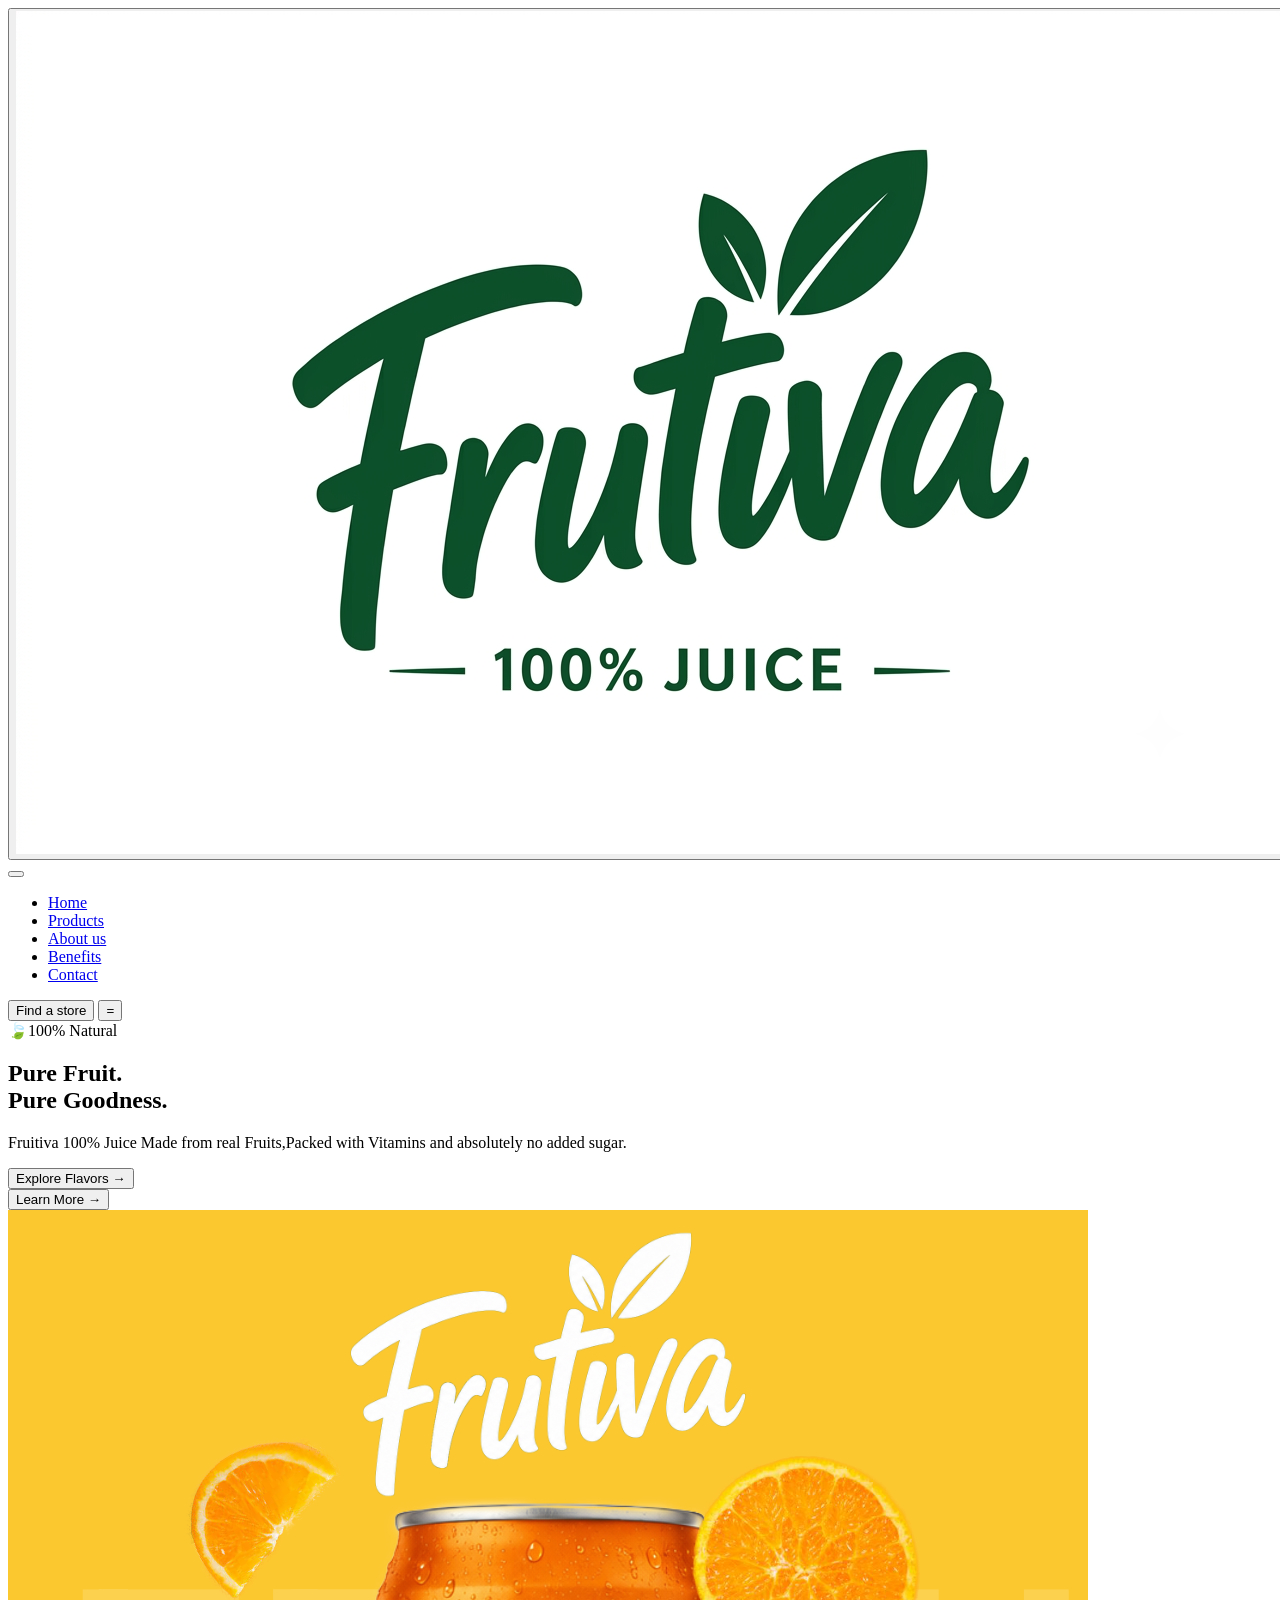
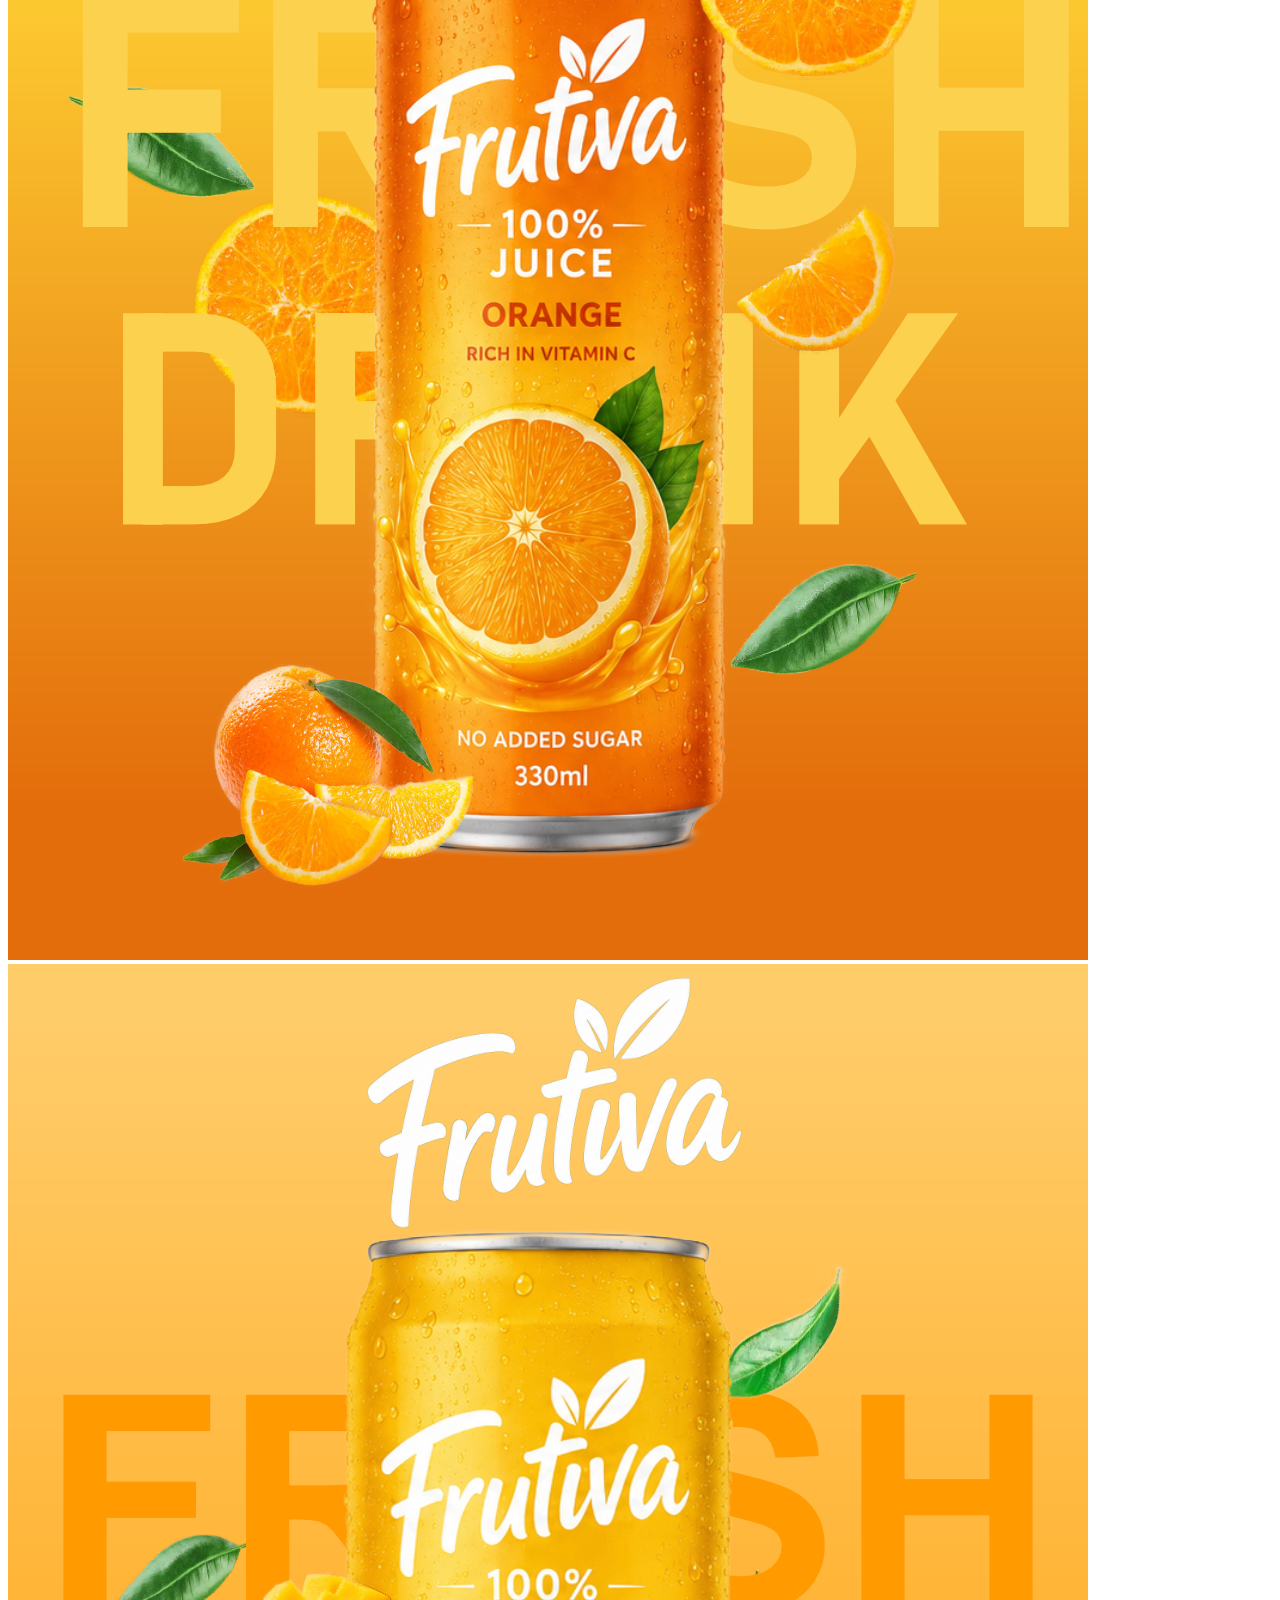
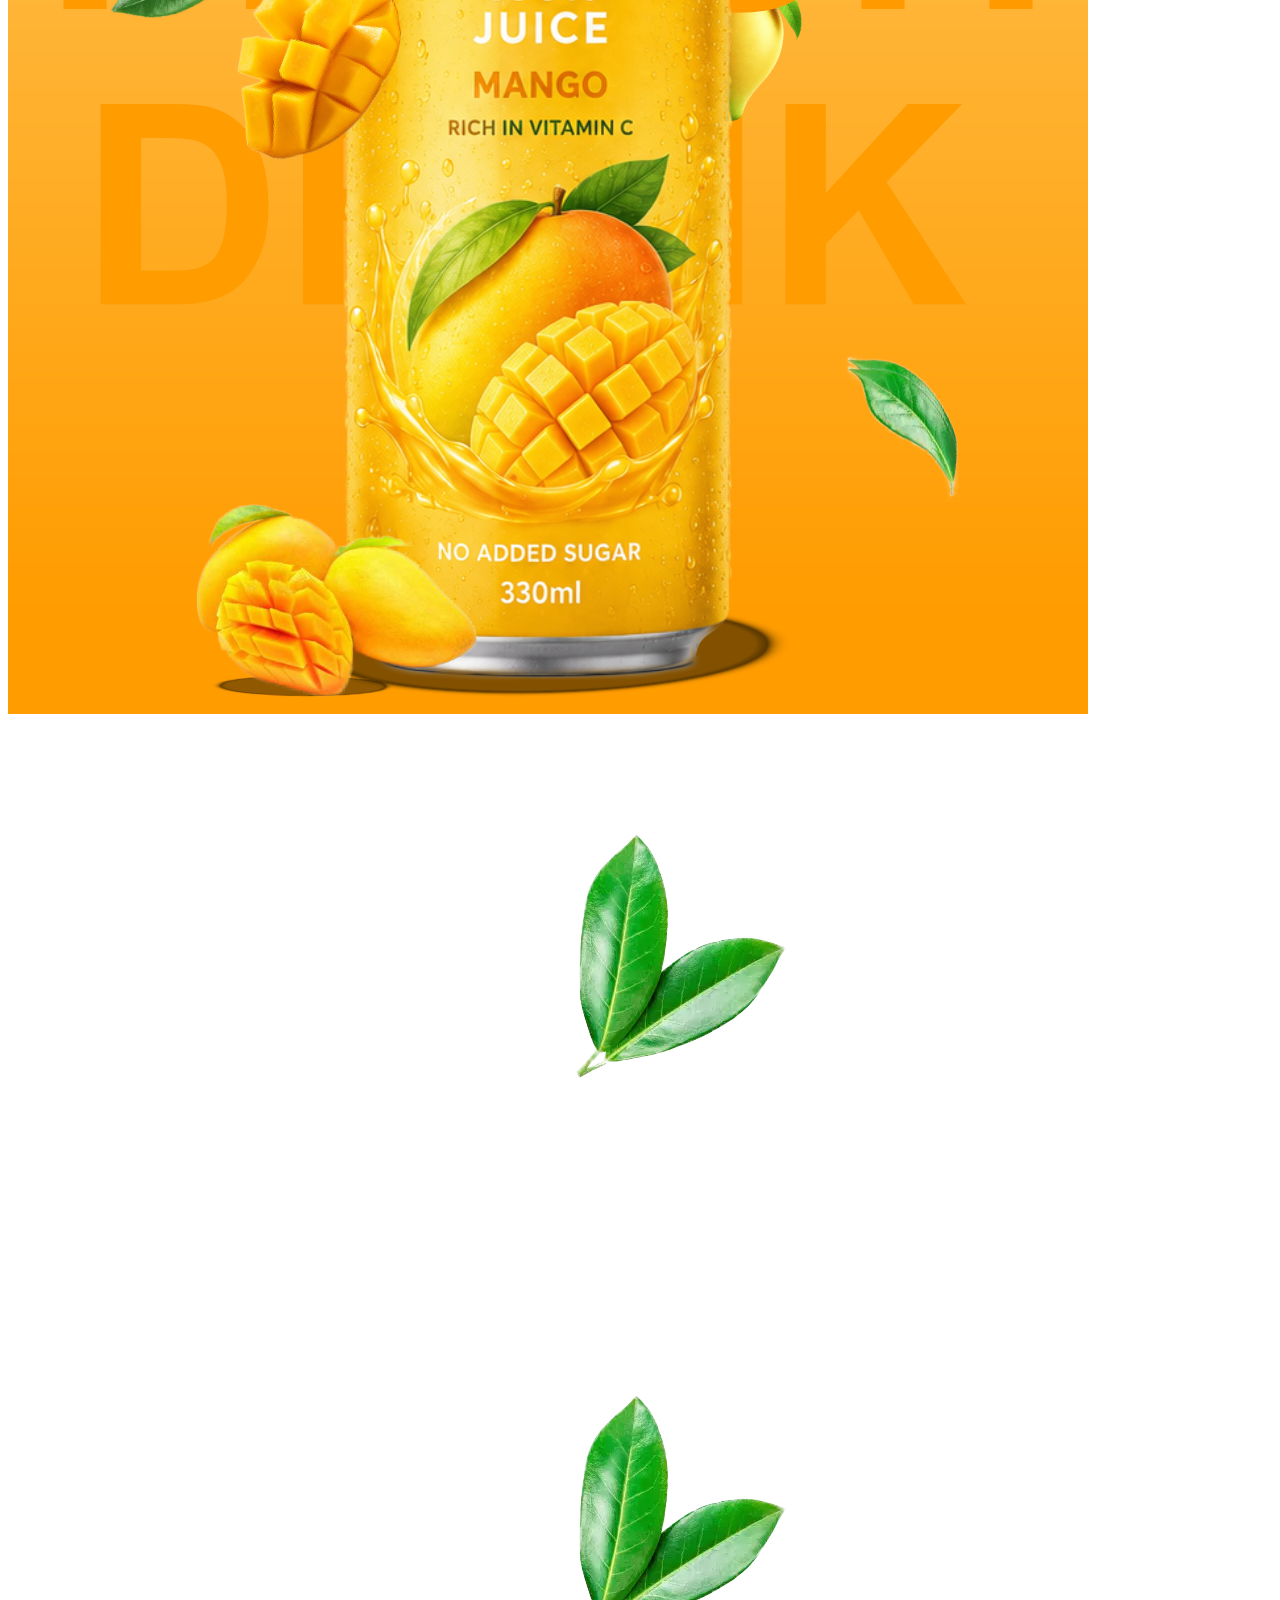
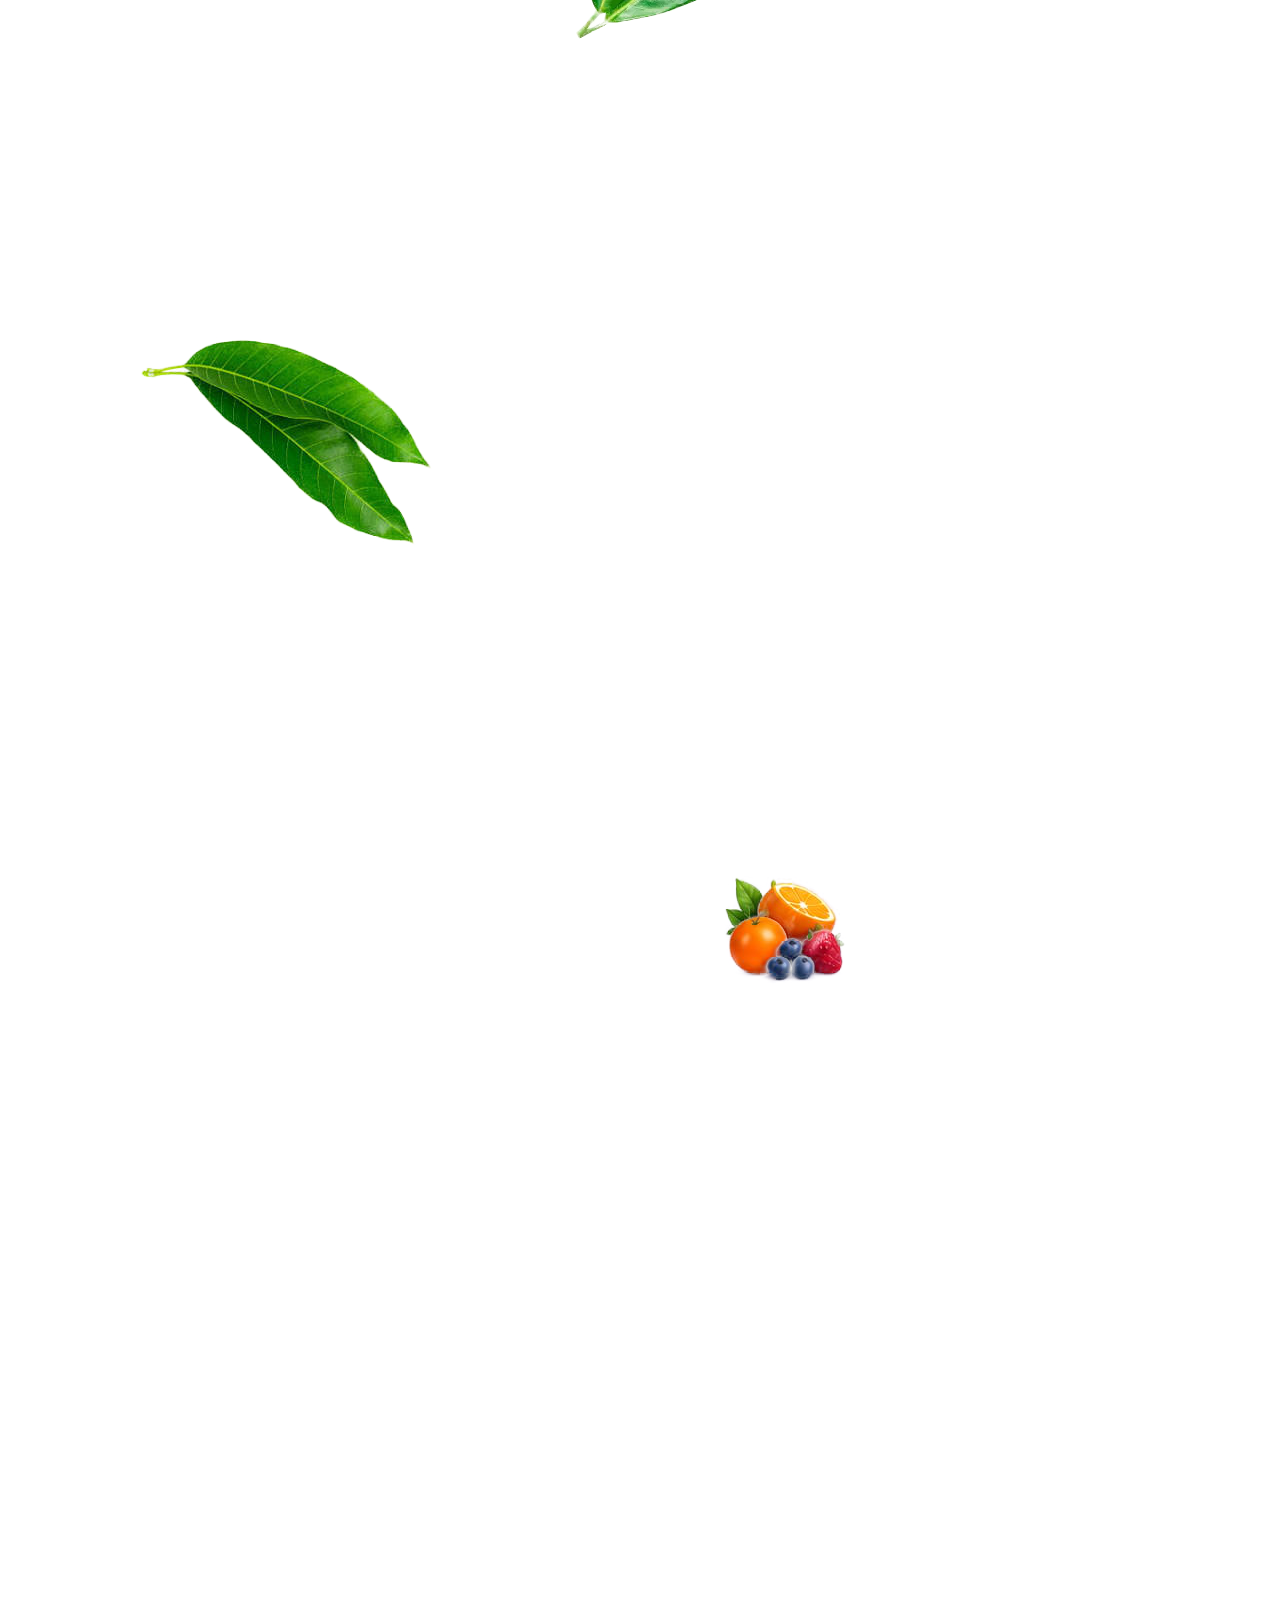
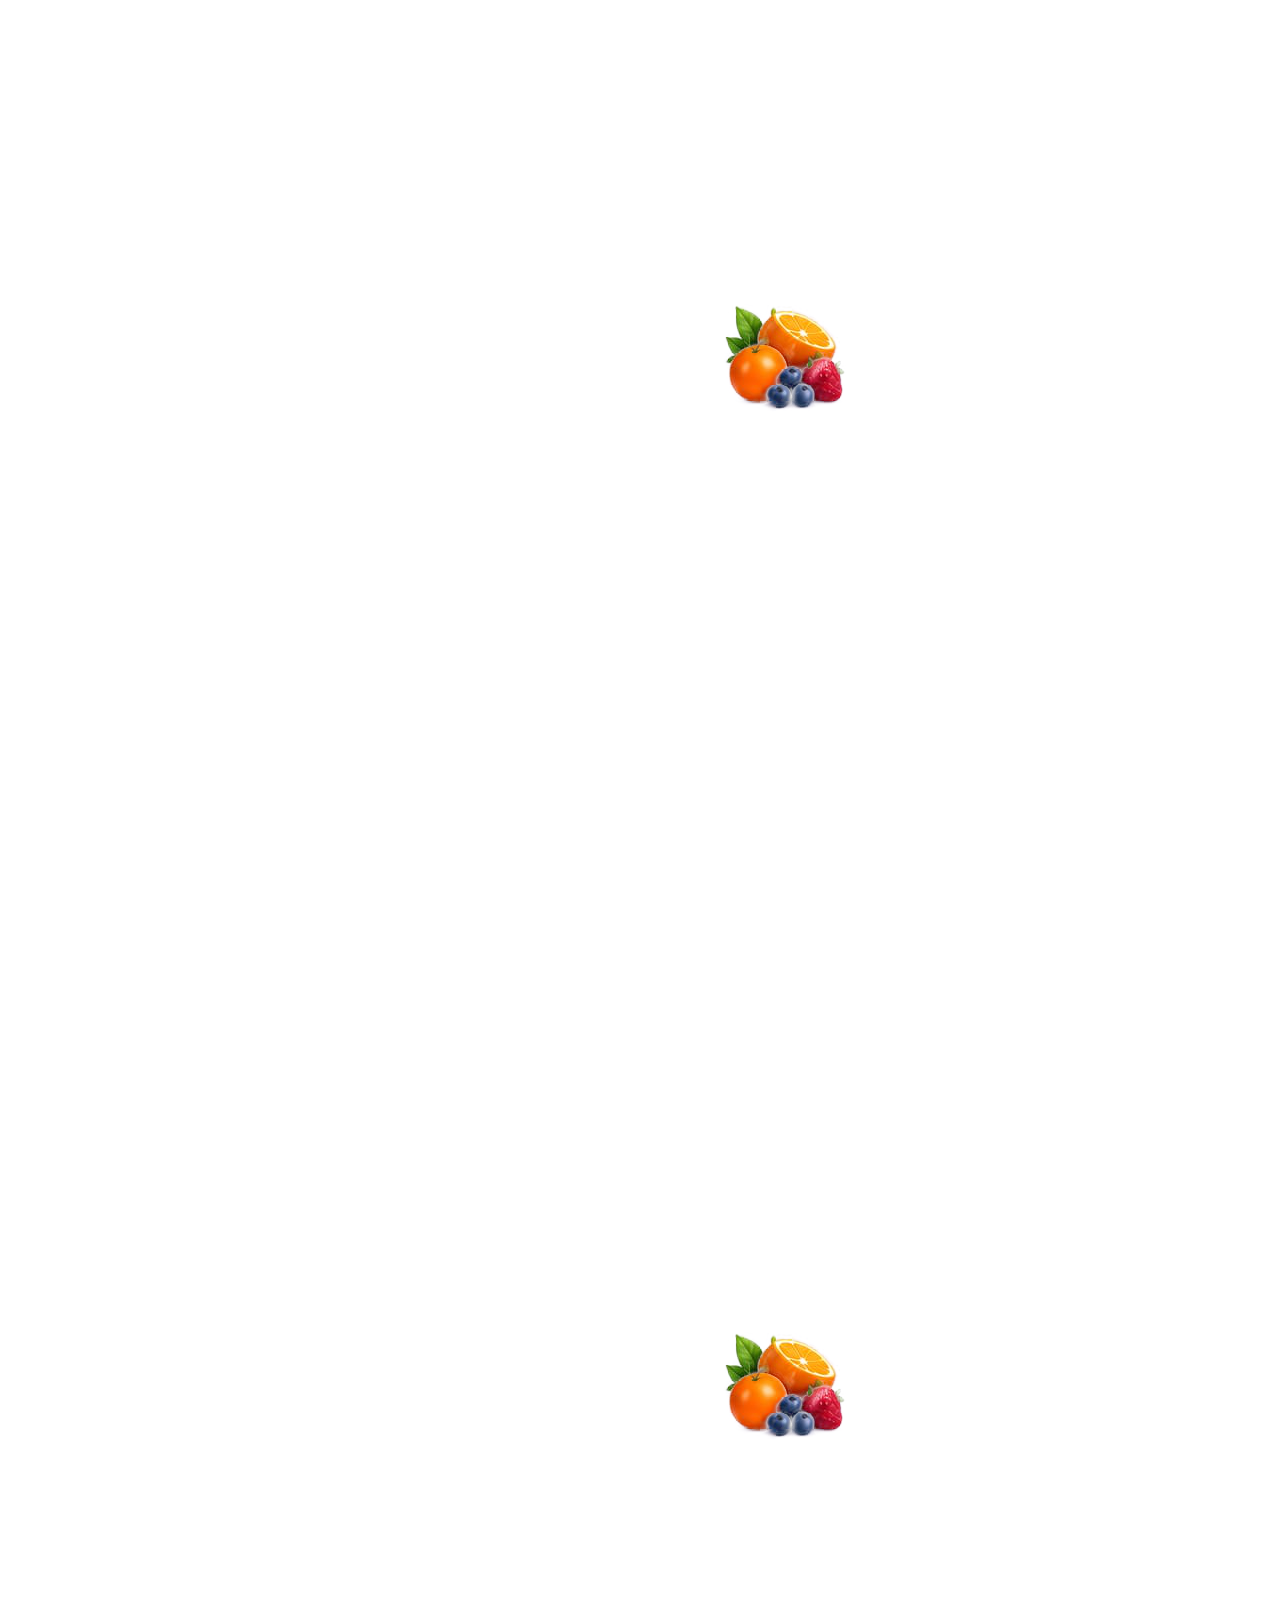
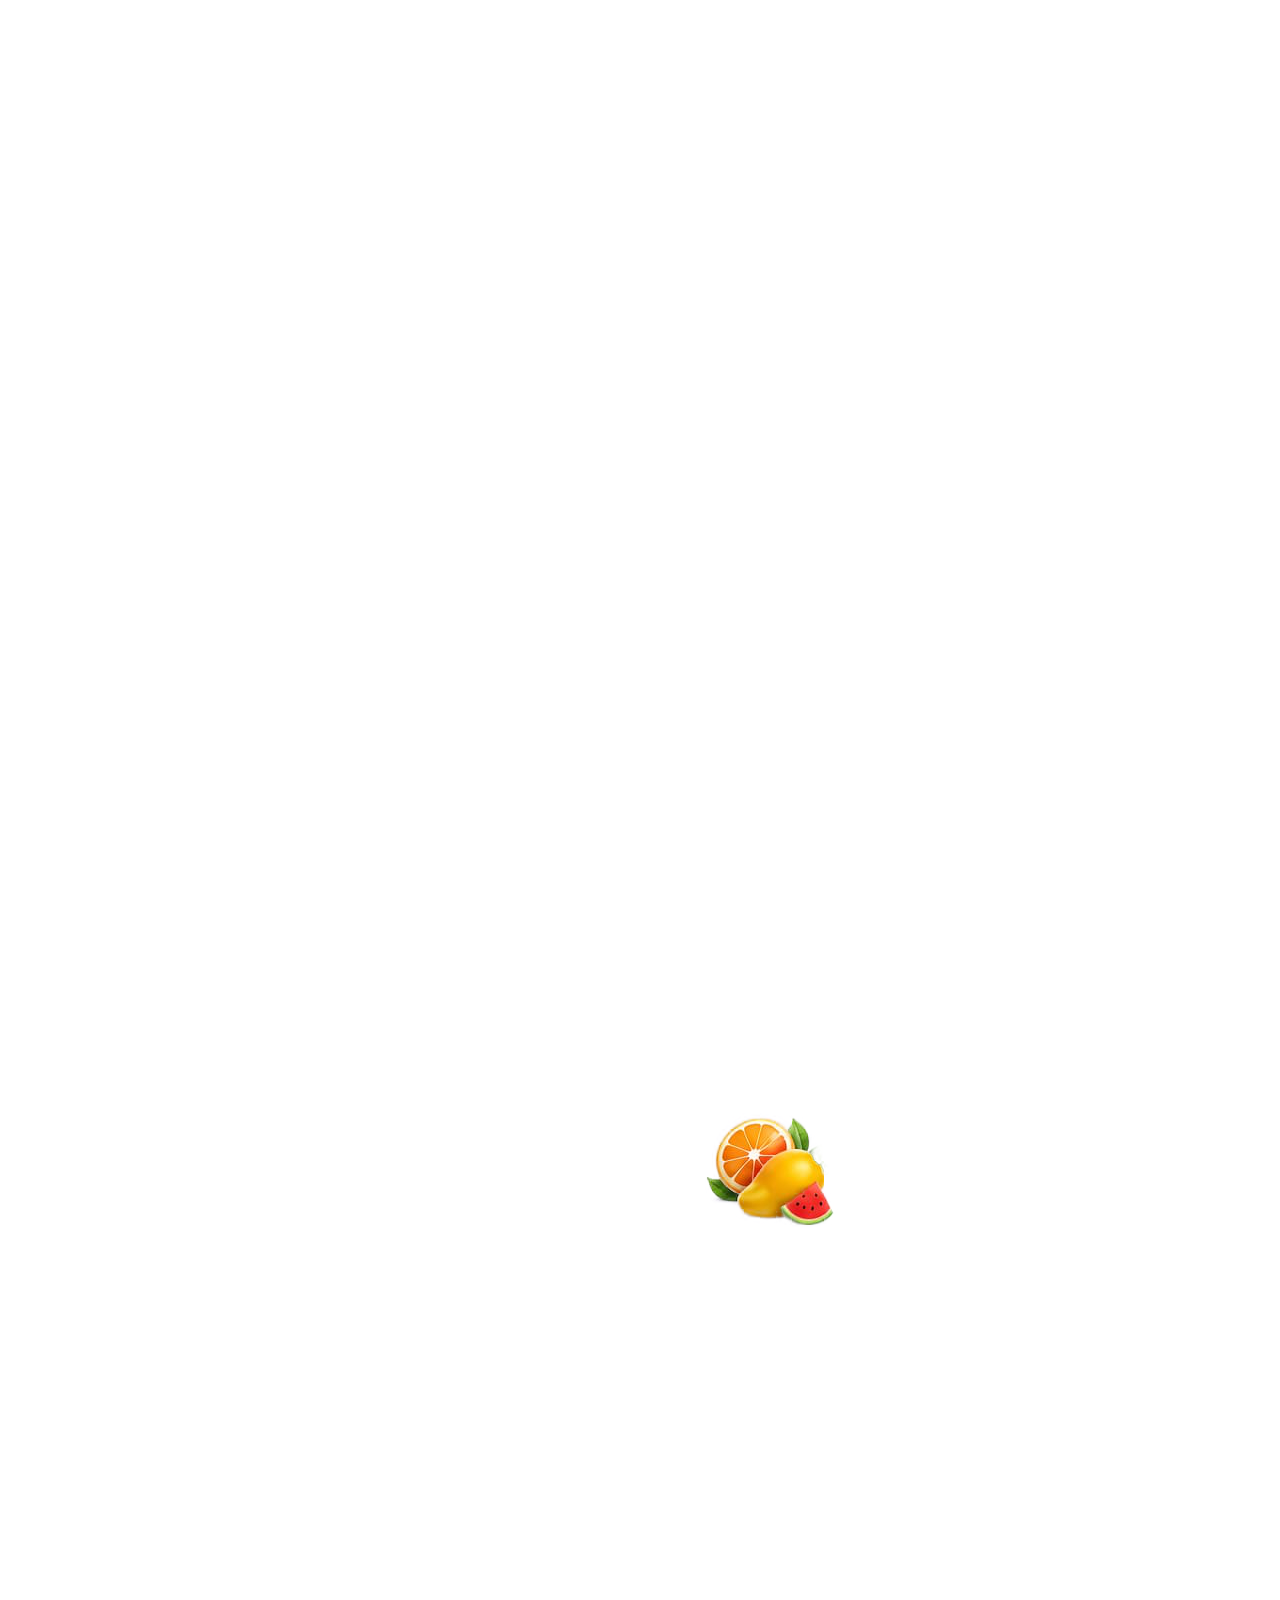
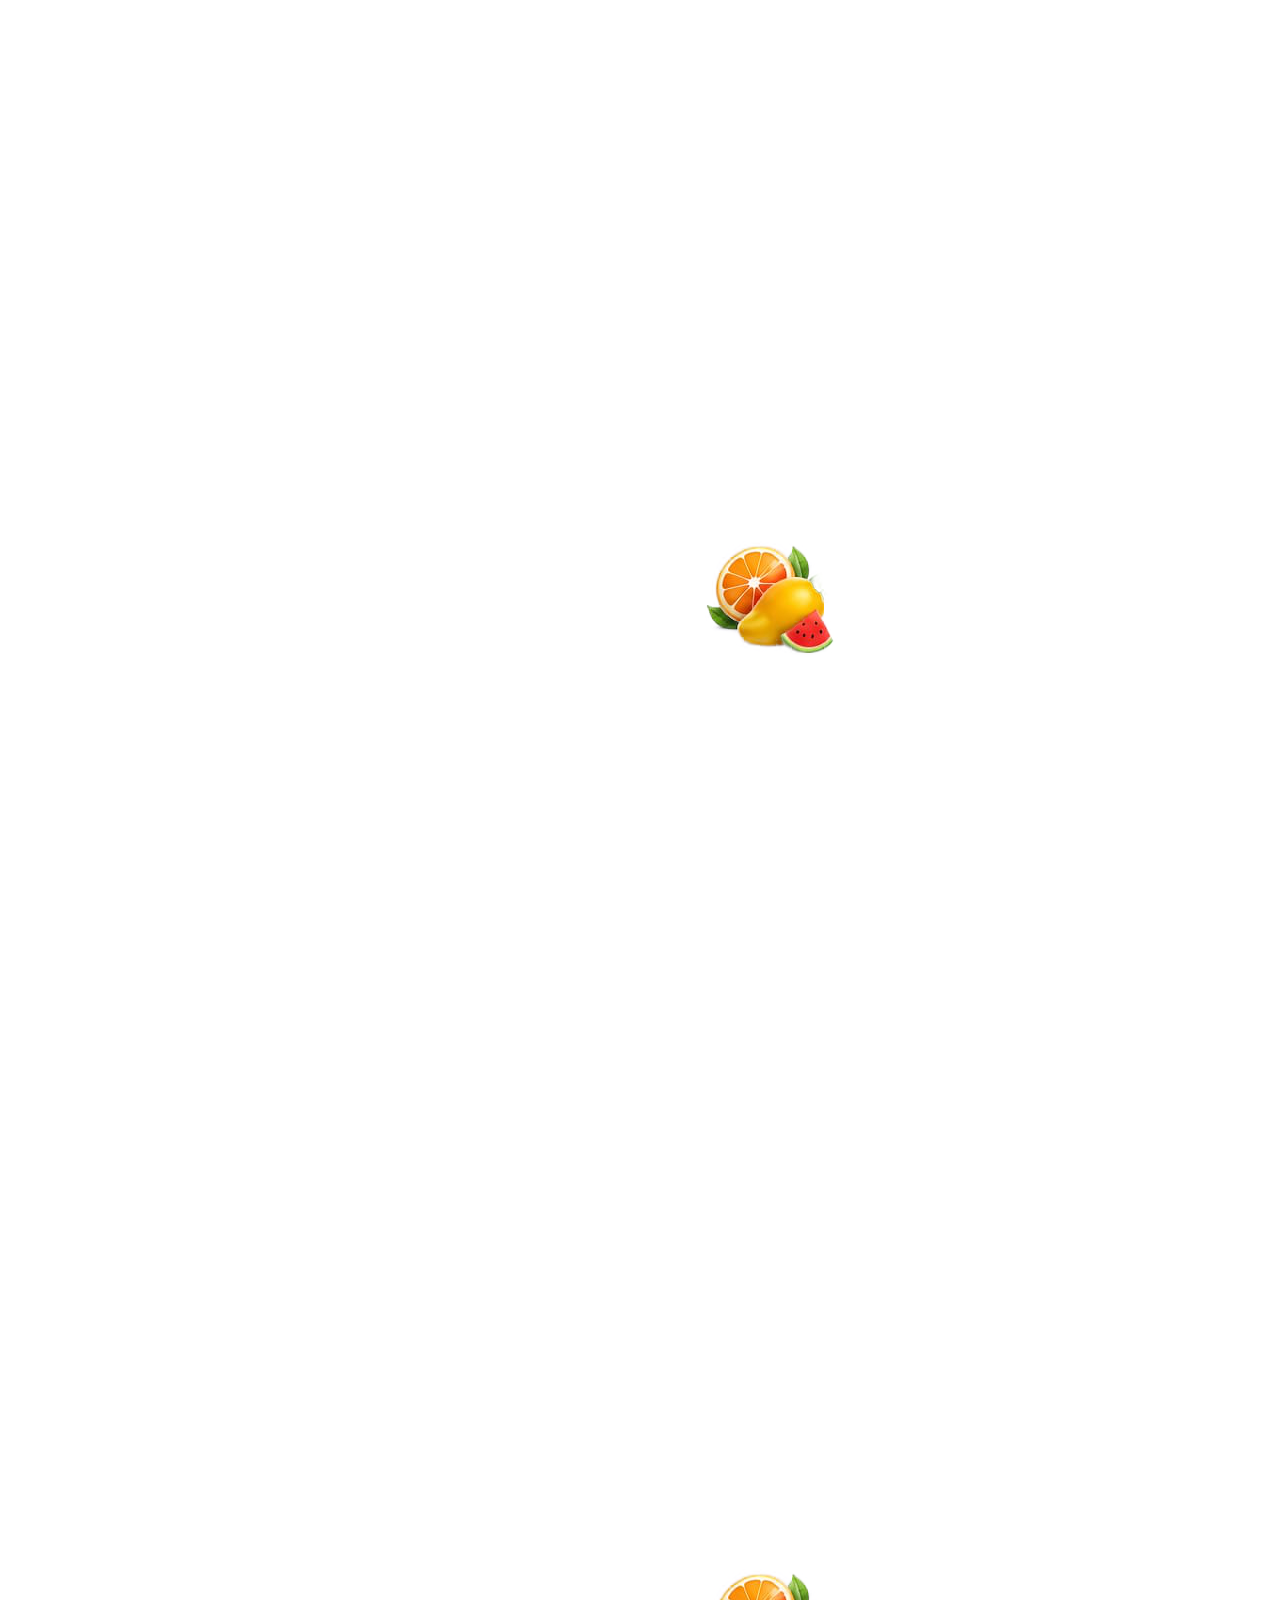
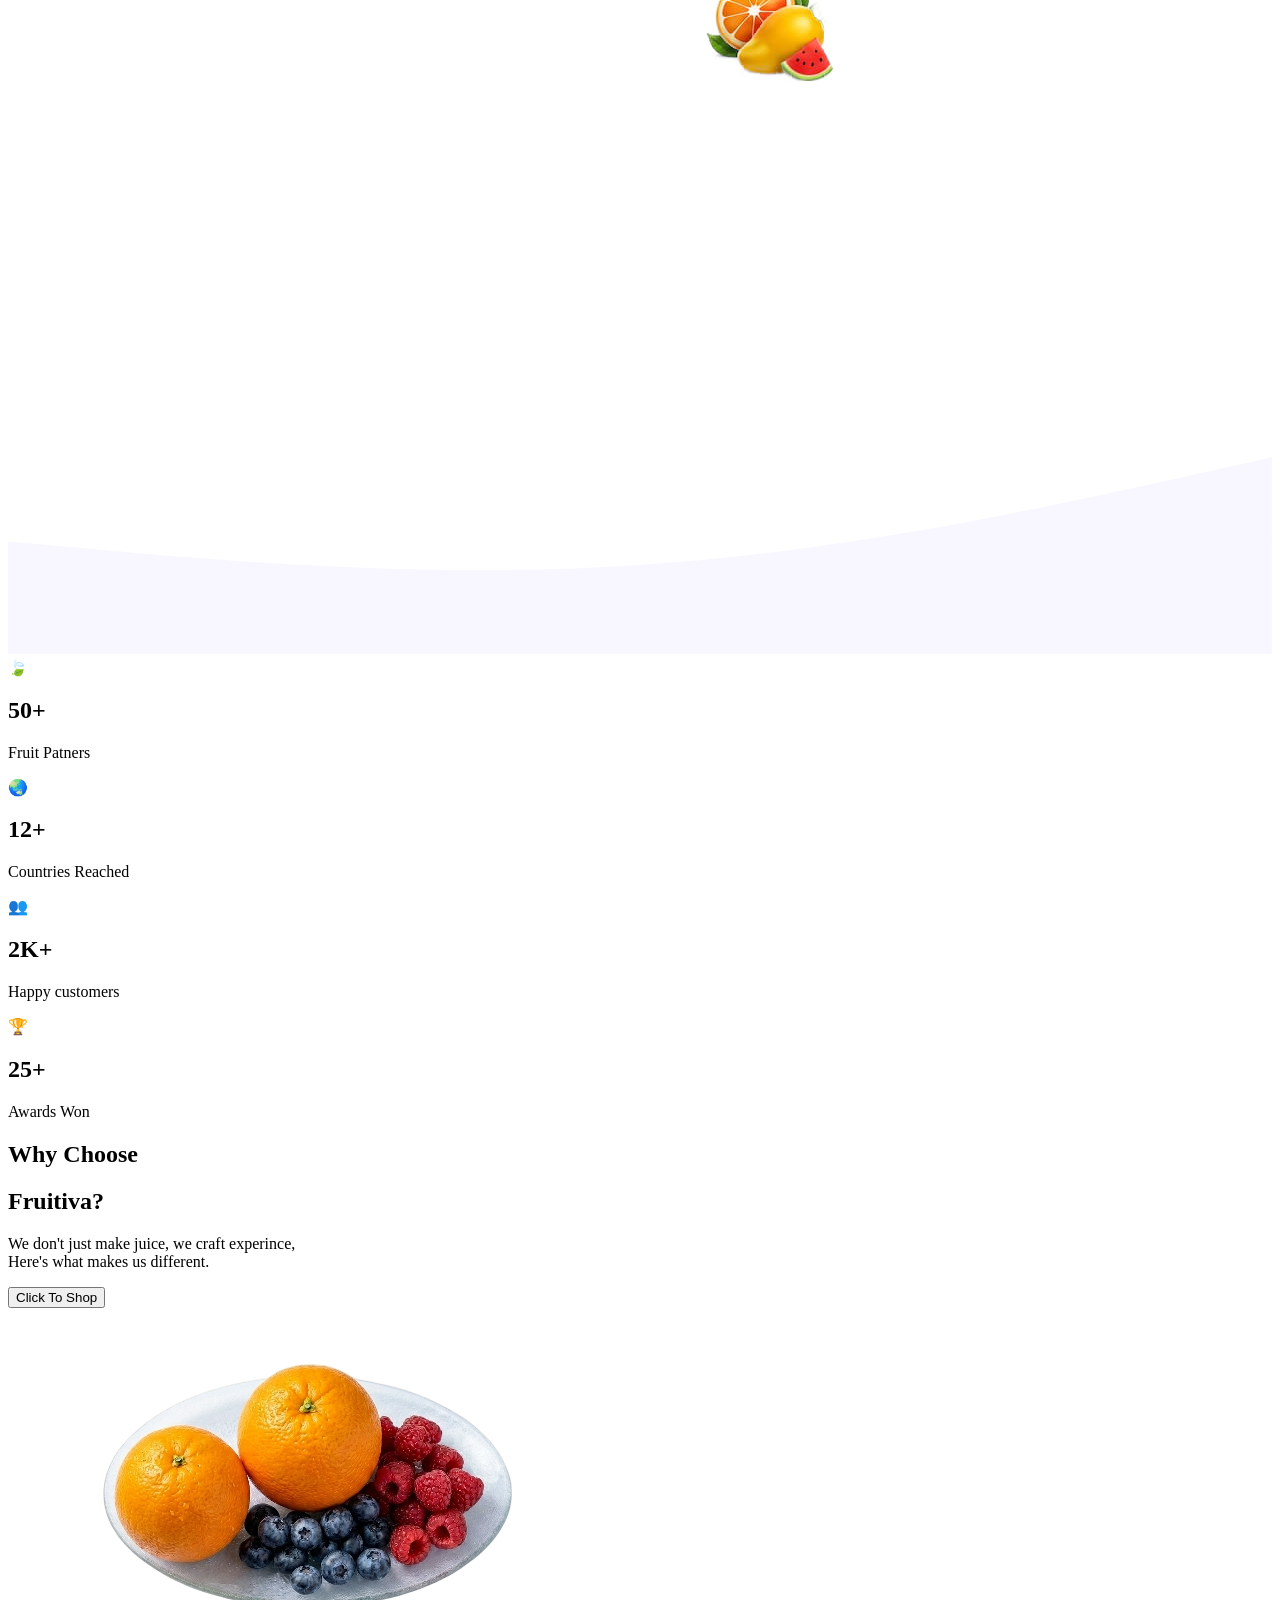
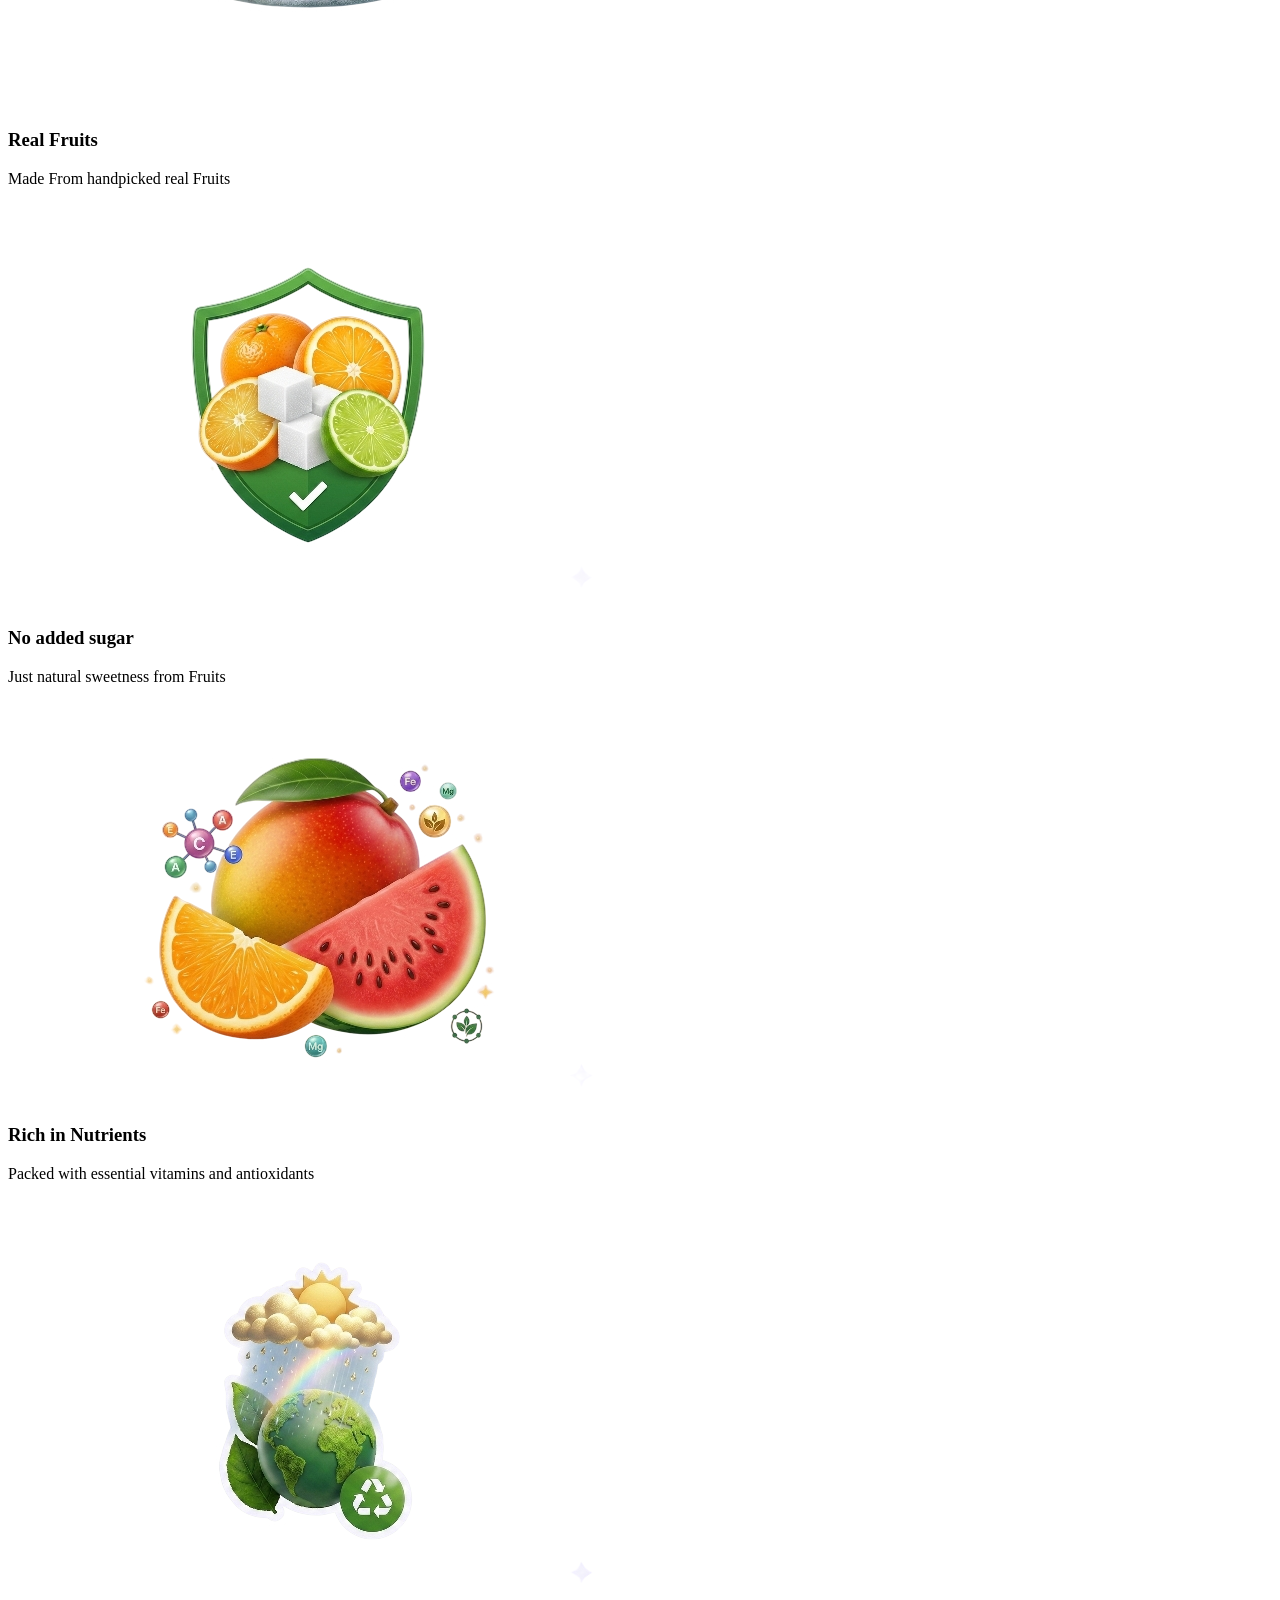
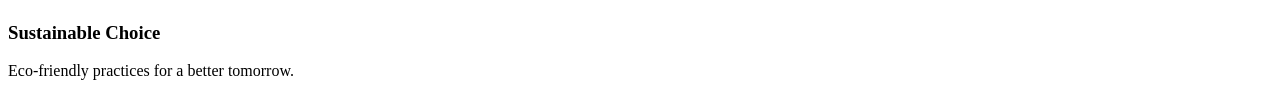
==== index.html @ 633ee3dc "first commit" ====
<!doctype html>
<html>

<head>
    <meta charcterset="UTF-8">
    <meta name="viewport",content="width=device-width",intialscale="0.1">
    <title>FRUTIVA</title>
    <style>
@import url('https://fonts.googleapis.com/css2?family=Archivo+Black&family=Bitcount+Grid+Double:wght@100..900&family=Black+Ops+One&family=Bungee&family=Satisfy&family=Sonsie+One&family=Sour+Gummy:ital,wght@0,100..900;1,100..900&family=Source+Code+Pro:ital,wght@0,200..900;1,200..900&family=Tai+Heritage+Pro:wght@400;700&display=swap');
</style>
    <style>
@import url('https://fonts.googleapis.com/css2?family=Archivo+Black&family=Bitcount+Grid+Double:wght@100..900&family=Black+Ops+One&family=Bungee&family=Sonsie+One&family=Sour+Gummy:ital,wght@0,100..900;1,100..900&family=Source+Code+Pro:ital,wght@0,200..900;1,200..900&family=Tai+Heritage+Pro:wght@400;700&display=swap');
</style>
    <style>
@import url('https://fonts.googleapis.com/css2?family=Archivo+Black&family=Bitcount+Grid+Double:wght@100..900&family=Black+Ops+One&family=Sonsie+One&family=Sour+Gummy:ital,wght@0,100..900;1,100..900&family=Source+Code+Pro:ital,wght@0,200..900;1,200..900&family=Tai+Heritage+Pro:wght@400;700&display=swap');
</style>
    <style>
        @import url('https://fonts.googleapis.com/css2?family=Archivo+Black&family=Bitcount+Grid+Double:wght@100..900&family=Black+Ops+One&family=Sonsie+One&family=Sour+Gummy:ital,wght@0,100..900;1,100..900&family=Source+Code+Pro:ital,wght@0,200..900;1,200..900&family=Tai+Heritage+Pro:wght@400;700&display=swap');
    </style>
    <style>
        @import url('https://fonts.googleapis.com/css2?family=Bitcount+Grid+Double:wght@100..900&family=Black+Ops+One&family=Sonsie+One&family=Sour+Gummy:ital,wght@0,100..900;1,100..900&family=Source+Code+Pro:ital,wght@0,200..900;1,200..900&family=Tai+Heritage+Pro:wght@400;700&display=swap');
    </style>
    <style>
        @import url('https://fonts.googleapis.com/css2?family=Bitcount+Grid+Double:wght@100..900&family=Black+Ops+One&family=Source+Code+Pro:ital,wght@0,200..900;1,200..900&family=Tai+Heritage+Pro:wght@400;700&display=swap');
    </style>
    <style>
        @import url('https://fonts.googleapis.com/css2?family=Bitcount+Grid+Double:wght@100..900&family=Black+Ops+One&display=swap');
    </style>
    <style>
        @import url('https://fonts.googleapis.com/css2?family=Bitcount+Grid+Double:wght@100..900&display=swap');
    </style>
    <link rel="stylesheet" href="index.css">
    <script src="indexres-fixed.css"></script>
</head>

<body>
    <nav class="navbar">
        <div class="logo">
            <button class="logo-button"> <img src="logo.png" alt="FRUITIVA Logo"><button>

        </div>
        <ul class="nav-links">
            <li><a href="#">Home</a></li>
            <li><a href="#">Products</a></li>
            <li><a href="#">About us</a></li>
            <li> <a href="#">Benefits</a></li>
            <li><a href="#">Contact</a></li>
        </ul>
        <div class="nav-button">
            <button class="store-btn">
                <i class="fa-solid fa-location-dot"></i>
                <span>Find a store </span>
            </button>
            <button class="menu-btn">
                <i class="fa-solid fa-location-dot"></i>
                <span> = <span>
            </button>
        </div>
    </nav>
    <section class="hero">
        <div class="hero-left">
            <div class="badge">
                🍃100% Natural
            </div>
            <h1>
                Pure Fruit.<br>
                Pure Goodness.
            </h1>
            <p>
                Fruitiva 100% Juice Made from real Fruits,Packed with Vitamins and absolutely no added sugar.
            </p>
            <div class="hero-btn">
                <button class="explore-btn" id="Tbtn"> Explore Flavors → </button><br>
                <button class="Learn-btn"> Learn More → </button>
            </div>
        </div>
        <div class="hero-right">
            <img src="can.jpeg" class="can orange">
            <img src="mango can.png" class="can mango">
            <img src="leaf.png" class="leaf leaf1">
            <img src="leaf.png" class="leaf leaf2">
            <img src="mango leaf.png" class="leaf leaf3">
            <img src="fruits.png" class="fruit bundle1">
            <img src="fruits.png" class="fruit bundle2">
            <img src="fruits.png" class="fruit bundle3">
            <img src="fruits 2.png" class="fruit bundle4">
            <img src="fruits 2.png" class="fruit bundle5">
            <img src="fruits 2.png" class="fruit bundle6">
             </div>
    </section>
   
    <section class="why-section">
        <div class="hero-section">
            <svg class="bg-wave" viewBox="0 0 1440 320" xmlns="http://www.w3.org/2000/svg">
                <path fill="#f3f1ff" fill-opacity="0.6"
                    d="M0,192L120,202.7C240,213,480,235,720,218.7C960,203,1200,149,1320,122.7L1440,96L1440,320L1320,320C1200,320,960,320,720,320C480,320,240,320,120,320L0,320Z">
                </path>
            </svg>
        </div>
        <div class="start-container">
            <div class="start-box">
                <div class="icon">🍃</div>
                <h2> 50+</h2>
                <p> Fruit Patners</p>
            </div>
            <div class="start-box">
                <div class="icon">
                    🌏

                </div>
                <h2>12+</h2>
                <p>Countries Reached </p>
            </div>
            <div class="start-box">
                <div class="icon-2">👥 </div>
                <h2> 2K+ </h2>
                <p>Happy customers</p>
            </div>
            <div class="start-box">
                <div class="icon"> 🏆</div>
                <h2> 25+</h2>
                <p> Awards Won</p>
            </div>
        </div>
        <div class="why-container">
            <div class="why-left">
                <h1 c> Why Choose <h2>Fruitiva?</h2>
                </h1>
                <p> We don't just make juice, we craft experince,<br>
                    Here's what makes us different.</p>
                <button class="button" id="ShopBtn">
                    <span class="shadow"></span>
                    <span class="edge"></span>
                    <div class="front">
                        <span>Click To Shop </span>
                            
                    </div>
                </button>

            </div>
            <div class="cards">
                <div class="card">
                    <img src="abc8ffb2-84e4-4c0f-a980-4f09dce4962d_removalai_preview.png" class="fruits fruit-1" alt="">
                    <h3> Real Fruits </h3>
                    <p>Made From handpicked real Fruits</p>
                </div>
                <div class="card">
                    <img src="eco.png" class="fruits fruit-2" alt="">
                    <h3>No added sugar</h3>
                    <p>Just natural sweetness from Fruits</p>
                </div>
                <div class="card">
                    <img src="fruit.png" class="fruits fruit-3" alt="">
                    <h3>Rich in Nutrients</h3>
                    <p> Packed with essential vitamins and antioxidants </p>
                </div>
                <div class="card">
                    <img src="ecoo.png" class="fruits fruit-4" alt="">
                    <h3> Sustainable Choice</h3>
                    <p>Eco-friendly practices for a better tomorrow.</p>
                </div>
            </div>
        </div>

    </section>



</body>

</html>
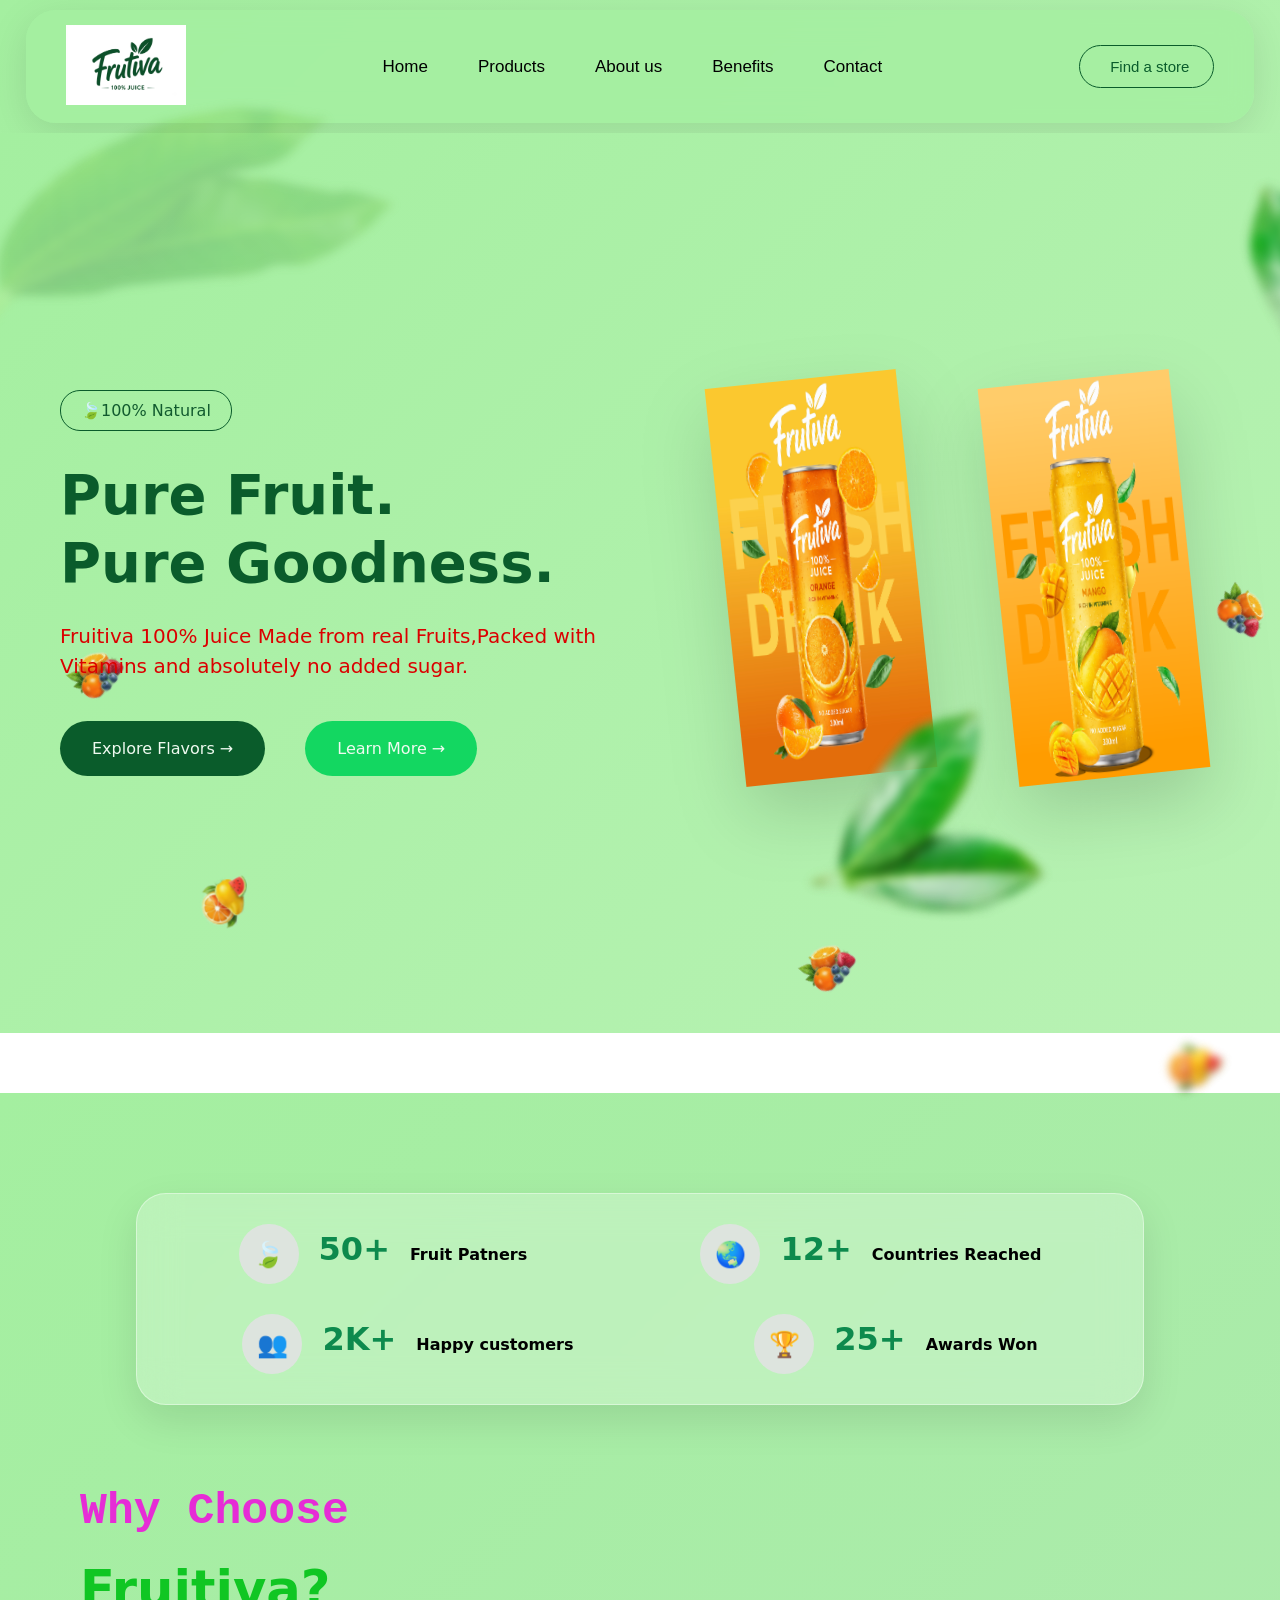
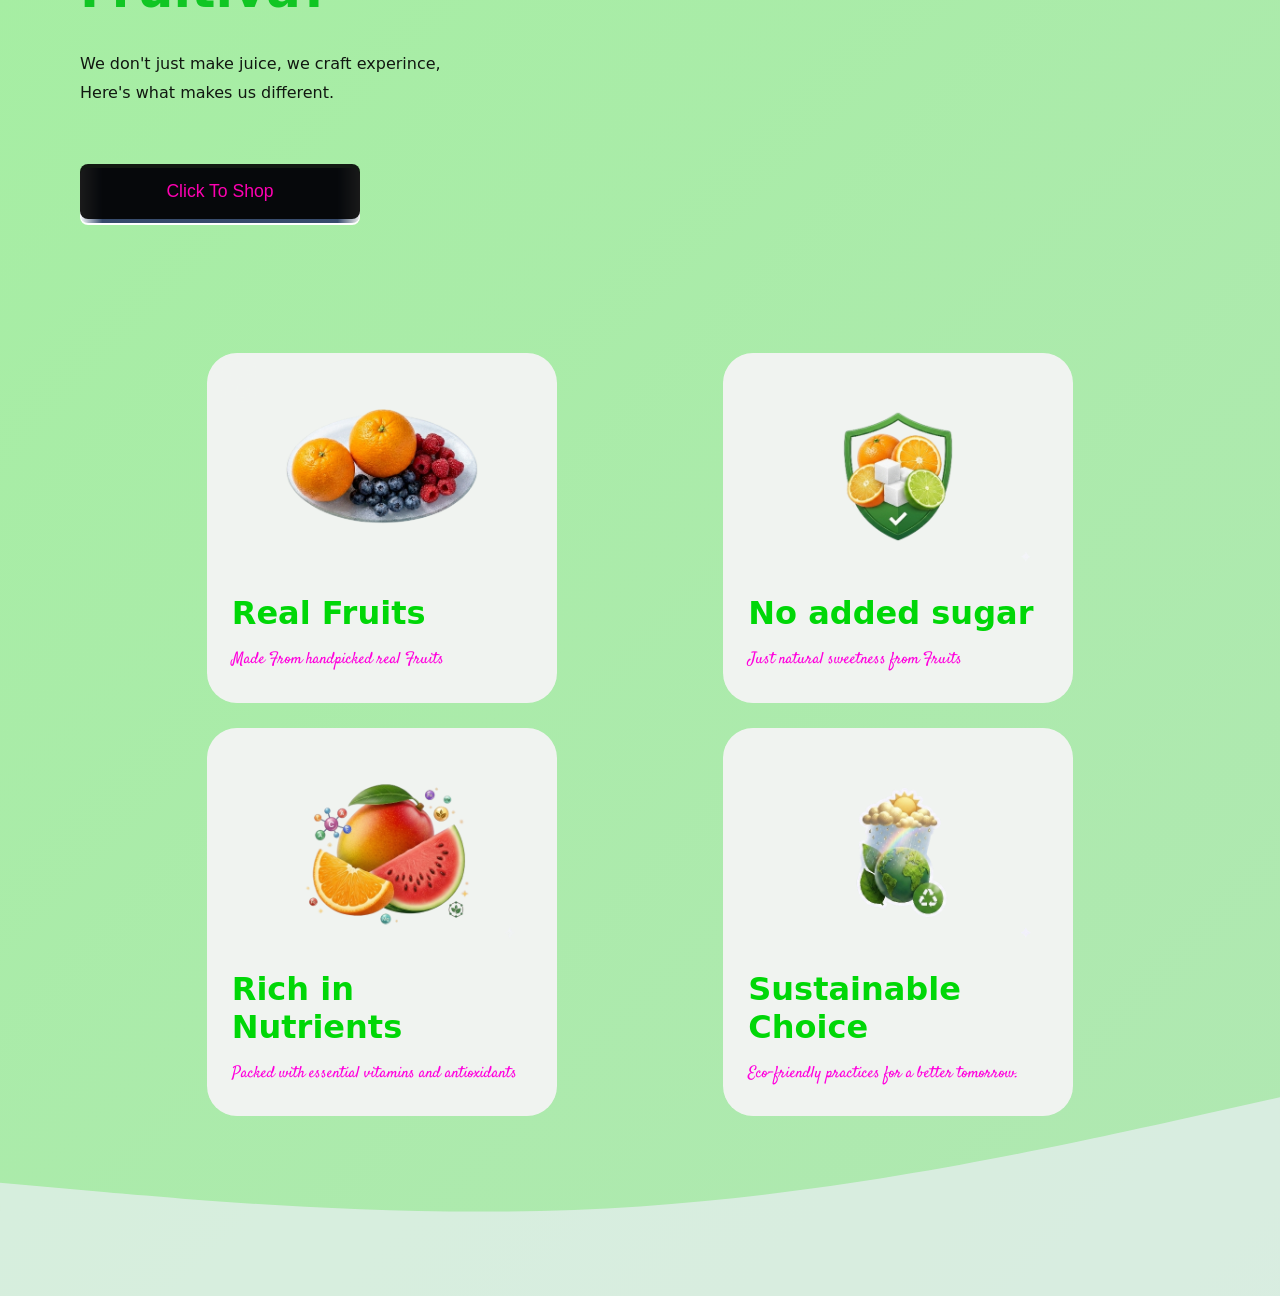
==== commit a3cc02b9: "fix css link" ====
--- a/index.html
+++ b/index.html
@@ -29,8 +29,8 @@
     <style>
         @import url('https://fonts.googleapis.com/css2?family=Bitcount+Grid+Double:wght@100..900&display=swap');
     </style>
-    <link rel="stylesheet" href="index.css">
-    <script src="indexres-fixed.css"></script>
+    <link rel="stylesheet" href="indexres-fixed.css">
+    <script src="index.js"></script>
 </head>
 
 <body>
--- a/indexres-fixed.css
+++ b/indexres-fixed.css
@@ -0,0 +1,1304 @@
+*{
+    margin: 0;
+    padding: 0;
+    box-sizing: border-box;
+    font-family: 'poppins', sans-serif;
+}
+
+body{
+    margin: 0;
+    padding: 0;
+    min-height: 100vh;
+    width: 100%;
+    background: linear-gradient(135deg, #a4efa0 0%, #F5FBEF 50%, #69c381 100%);
+    background-size: 800% 800%;
+    background-attachment: fixed;
+    animation: gradientShift 20s ease infinite;
+    scroll-behavior: smooth;
+    scroll-padding-top: 80px;
+}
+
+@keyframes gradientShift{
+    0%{background-position: 0% 50%;}
+    50%{background-position: 100% 50%;}
+    100%{background-position: 0% 50%;}
+}
+
+/* ============ NAVBAR ============ */
+.navbar{
+    width: 96%;
+    height: auto;
+    min-height: 70px;
+    margin: 10px auto;
+    padding: 15px 40px;
+    display: flex;
+    backdrop-filter: blur(15px);
+    border-radius: 30px;
+    box-shadow: 0 10px 40px rgba(0, 0, 0, 0.1);
+    justify-content: space-between;
+    align-items: center;
+    background: rgba(164, 239, 160, 0.8);
+    flex-wrap: wrap;
+    gap: 15px;
+}
+
+.logo{
+    display: flex;
+    align-items: center;
+    justify-content: center;
+}
+
+.logo img{
+    width: 120px;
+    height: auto;
+    max-width: 100%;
+    cursor: pointer;
+}
+
+.nav-links{
+    display: flex;
+    gap: clamp(20px, 5vw, 50px);
+    list-style: none;
+    align-items: center;
+    justify-content: center;
+}
+
+.nav-links li{
+    margin: 0;
+}
+
+.nav-links a{
+    text-decoration: none;
+    color: #000000;
+    font-size: 17px;
+    font-weight: 500;
+    position: relative;
+    transition: color 0.3s ease;
+    white-space: nowrap;
+}
+
+.nav-links a:hover,
+.nav-links a.active{
+    color: palevioletred;
+}
+
+.nav-links a.active::after{
+    content: "";
+    position: absolute;
+    width: 35px;
+    height: 3px;
+    background: #0A5C2B;
+    left: 50%;
+    transform: translateX(-50%);
+    bottom: -10px;
+    border-radius: 10px;
+}
+
+.nav-button{
+    display: flex;
+    align-items: center;
+    justify-content: center;
+    gap: 15px;
+}
+
+.store-btn{
+    font-family: "Bitcount Grid Double", system-ui;
+    display: flex;
+    padding: 12px 24px;
+    border: 1px solid #0A5C2B;
+    background: transparent;
+    border-radius: 50px;
+    color: #0A5C2B;
+    font-size: 15px;
+    font-weight: 500;
+    gap: 6px;
+    white-space: nowrap;
+    cursor: pointer;
+    align-items: center;
+    justify-content: center;
+    transition: all 0.3s ease;
+}
+
+.store-btn:hover{
+    background: #0A5C2B;
+    color: white;
+}
+
+.logo button{
+    border: none;
+    background: none;
+    cursor: pointer;
+    padding: 0;
+}
+
+.menu-btn{
+    display: none;
+    width: 50px;
+    height: 50px;
+    border: none;
+    border-radius: 50%;
+    background: #0A5C2B;
+    color: #F8F6EE;
+    font-size: 22px;
+    cursor: pointer;
+    justify-content: center;
+    align-items: center;
+    transition: transform 0.3s ease;
+    margin: 0;
+    padding: 0;
+}
+
+.menu-btn:hover{
+    transform: rotate(90deg);
+}
+
+/* ============ HERO SECTION ============ */
+.hero{
+    min-height: 100vh;
+    display: flex;
+    align-items: center;
+    justify-content: space-between;
+    padding: clamp(20px, 5vw, 60px) clamp(20px, 8vw, 60px);
+    gap: clamp(15px, 5vw, 50px);
+    position: relative;
+    flex-wrap: wrap;
+    overflow: visible;
+    background: linear-gradient(135deg, #a4efa0 0%, #F5FBEF 50%, #69c381 100%);
+    background-size: 800% 800%;
+    animation: gradientShift 20s ease infinite;
+}
+
+.hero-left{
+    width: 45%;
+    z-index: 2;
+    flex: 1;
+    min-width: 250px;
+}
+
+.hero-left h1{
+    font-size: clamp(2rem, 6vw, 3.5rem);
+    line-height: 1.2;
+    color: #0A5C2B;
+    font-weight: 700;
+    font-family: "Black Ops One", system-ui;
+    margin-bottom: 25px;
+}
+
+.hero-left p{
+    font-size: clamp(1rem, 4vw, 1.25rem);
+    color: #db0000;
+    margin-bottom: 40px;
+    font-family: "Bitcount Grid Double", system-ui;
+    line-height: 1.5;
+}
+
+.badge{
+    display: inline-block;
+    padding: 10px 20px;
+    border-radius: 20px;
+    color: #115a2e;
+    border: 1px solid #0A5C2B;
+    width: fit-content;
+    font-weight: 500;
+    margin-bottom: 30px;
+    font-family: "Source Code Pro", system-ui;
+    transition: all 0.3s ease;
+}
+
+.badge:hover{
+    background: #0A5C2B;
+    color: white;
+}
+
+.hero-btn{
+    display: flex;
+    align-items: center;
+    gap: 20px;
+    flex-wrap: wrap;
+    width: 100%;
+}
+
+.explore-btn,
+.Learn-btn{
+    display: flex;
+    padding: 16px 32px;
+    border: none;
+    border-radius: 50px;
+    font-family: "Source Code Pro", system-ui;
+    font-size: 16px;
+    cursor: pointer;
+    align-items: center;
+    justify-content: center;
+    height: auto;
+    min-height: 55px;
+    transition: all 0.3s ease;
+    white-space: nowrap;
+}
+
+.explore-btn{
+    background: #0A5C2B;
+    color: #effaf0;
+}
+
+.explore-btn:hover{
+    transform: translateY(-3px);
+    box-shadow: 0 10px 20px rgba(10, 92, 43, 0.3);
+}
+
+.Learn-btn{
+    background: #13d761;
+    color: #effaf0;
+}
+
+.Learn-btn:hover{
+    transform: translateY(-3px);
+    box-shadow: 0 10px 20px rgba(19, 215, 97, 0.3);
+}
+
+.hero-right{
+    width: 45%;
+    position: relative;
+    height: 500px;
+    min-width: 250px;
+    flex: 1;
+}
+
+.can{
+    position: absolute;
+    height: 400px;
+    width: auto;
+    filter: drop-shadow(0 30px 35px rgba(0, 0, 0, 0.15));
+    max-width: 100%;
+}
+
+.leaf{
+    position: absolute;
+    width: clamp(250px, 60vw, 900px);
+    z-index: 2;
+    opacity: 0.9;
+    filter: drop-shadow(0 10px 15px rgba(0, 0, 0, 0.12));
+}
+
+.leaf1{
+    transform: rotate(30deg);
+    right: clamp(-100px, 10vw, 220px);
+    bottom: auto;
+    top: clamp(50px, 15vh, 190px);
+    z-index: 1;
+    pointer-events: none;
+    filter: blur(5px);
+}
+
+.leaf2{
+    bottom: clamp(50px, 15vh, 165px);
+    left: clamp(-50px, 8vw, 190px);
+    z-index: 1;
+    pointer-events: none;
+    transform: rotate(-30deg);
+    filter: blur(5px);
+}
+
+.leaf3{
+    bottom: 350px;
+    left: -900px;
+    filter: blur(5px);
+    opacity: 0.2;
+    z-index: 1;
+    pointer-events: none;
+    transform: rotate(-50deg);
+}
+
+.fruit{
+    position: absolute;
+    width: clamp(250px, 60vw, 900px);
+    z-index: 2;
+    opacity: 0.9;
+    filter: drop-shadow(0 10px 15px rgba(0, 0, 0, 0.12));
+}
+
+.bundle1, .bundle2, .bundle3, .bundle4, .bundle5, .bundle6{
+    position: absolute;
+    z-index: 1;
+    pointer-events: none;
+    filter: blur(0px);
+    width: clamp(200px, 50vw, 900px);
+}
+
+.bundle1{
+    transform: rotate(30deg);
+    right: clamp(-300px, -25vw, -450px);
+    bottom: auto;
+    top: clamp(50px, 15vh, 130px);
+}
+
+.bundle2{
+    bottom: auto;
+    top: clamp(100px, 20vh, 400px);
+    left: clamp(-150%, -60vw, -970px);
+    transform: rotate(-50deg);
+}
+
+.bundle3{
+    bottom: clamp(-400px, -30vh, -430px);
+    left: clamp(-100px, -10vw, -150px);
+    transform: rotate(-50deg);
+}
+
+.bundle4{
+    bottom: clamp(-400px, -30vh, -450px);
+    left: clamp(50px, 12vw, 180px);
+    transform: rotate(-50deg);
+    filter: blur(4px);
+}
+
+.bundle5{
+    bottom: clamp(-300px, -25vh, -285px);
+    left: clamp(100px, 20vw, 350px);
+    transform: rotate(-90deg);
+}
+
+.bundle6{
+    bottom: clamp(-300px, -25vh, -280px);
+    left: clamp(-150%, -60vw, -1160px);
+    transform: rotate(-90deg);
+}
+
+.orange{
+    position: absolute;
+    top: clamp(20px, 5vh, 60px);
+    left: clamp(20px, 5vw, 60px);
+    z-index: 1;
+    pointer-events: none;
+    margin-right: clamp(20px, 5vw, 80px);
+    transform: rotate(-6deg);
+    width: clamp(60px, 15vw, 200px);
+}
+
+.mango{
+    position: absolute;
+    top: clamp(20px, 5vh, 60px);
+    left: clamp(30%, 50vw, 60%);
+    z-index: 1;
+    pointer-events: none;
+    transform: rotate(-6deg);
+    width: clamp(60px, 15vw, 200px);
+}
+
+/* ============ WHY SECTION ============ */
+.why-section{
+    padding: clamp(50px, 8vw, 100px) clamp(20px, 8vw, 80px);
+    margin-top: 60px;
+    height: auto;
+    position: relative;
+    overflow: visible;
+    background: linear-gradient(135deg, #a4efa0 0%, #d6d2ea 50%, #81d980 100%);
+    background-size: 800% 800%;
+    animation: gradientShift 2s ease infinite;
+}
+
+.start-container{
+    width: 90%;
+    height: auto;
+    max-width: 1300px;
+    margin: 0 auto 80px;
+    padding: clamp(20px, 5vw, 30px);
+    background: rgba(255, 255, 255, 0.25);
+    border: 1px solid rgba(255, 255, 255, 0.4);
+    border-radius: 30px;
+    display: flex;
+    justify-content: space-around;
+    align-items: center;
+    box-shadow: 0 15px 40px rgba(0, 0, 0, 0.1);
+    gap: clamp(15px, 4vw, 30px);
+    flex-wrap: wrap;
+    backdrop-filter: blur(20px);
+}
+
+.start-box{
+    display: flex;
+    align-items: center;
+    gap: 20px;
+    min-width: 200px;
+}
+
+.icon, .icon-2{
+    height: 60px;
+    width: 60px;
+    display: grid;
+    place-items: center;
+    border-radius: 50%;
+    background: #dde4de;
+    font-size: 25px;
+    flex-shrink: 0;
+}
+
+.start-box h2{
+    color: #0d8a4d;
+    font-size: clamp(1.2rem, 3vw, 2rem);
+    margin-bottom: 10px;
+    font-family: "Archivo BlackStatic", system-ui;
+}
+
+.start-box p{
+    color: #000000;
+    font-weight: 600;
+    font-size: 1rem;
+    font-family: "Archivo BlackStatic", system-ui;
+    margin: 0;
+}
+
+.why-container{
+    display: flex;
+    gap: 50px;
+    align-items: center;
+    margin-top: 50px;
+    max-width: 1400px;
+    justify-content: space-between;
+    margin-left: auto;
+    margin-right: auto;
+    flex-wrap: wrap;
+}
+
+.why-left{
+    width: 100%;
+    max-width: 600px;
+    color: #000;
+    flex: 1;
+    min-width: 250px;
+}
+
+.why-left h1{
+    font-size: clamp(1.8rem, 5vw, 2.8rem);
+    line-height: 1.2;
+    font-family: 'Courier New', Courier, monospace;
+    margin-bottom: 20px;
+    color: #e62cd6;
+}
+
+.why-left h2{
+    font-size: clamp(1.8rem, 5vw, 3.2rem);
+    line-height: 1.2;
+    font-family: "Black Ops One", system-ui;
+    margin-bottom: 30px;
+    color: rgb(16, 198, 35);
+}
+
+.why-left p{
+    line-height: 1.8;
+    opacity: 0.9;
+    color: #000000;
+    font-family: "Bitcount Grid Double", system-ui;
+    margin-bottom: 30px;
+    font-size: 1rem;
+}
+
+.button{
+    position: relative;
+    border: none;
+    background: transparent;
+    padding: 0;
+    outline: none;
+    cursor: pointer;
+    font-family: "Black Ops One", system-ui;
+    margin-top: 30px;
+    width: 100%;
+    max-width: 280px;
+    height: 55px;
+    display: inline-block;
+}
+
+.button .shadow{
+    position: absolute;
+    top: 0;
+    left: 0;
+    width: 100%;
+    height: 55px;
+    background: rgb(255, 255, 255);
+    border-radius: 8px;
+    transform: translateY(2px);
+    transition: transform 600ms cubic-bezier(0.3, 0.7, 0.4, 1);
+}
+
+.button .edge{
+    position: absolute;
+    top: 0;
+    left: 0;
+    width: 100%;
+    height: 100%;
+    border-radius: 8px;
+    background: linear-gradient(
+        to left,
+        hsl(0, 0%, 94%) 0%,
+        hsl(217, 33%, 32%) 8%,
+        hsl(217, 33%, 32%) 92%,
+        hsl(220, 100%, 99%) 100%
+    );
+}
+
+.button .front{
+    position: relative;
+    display: flex;
+    height: 55px;
+    align-items: center;
+    justify-content: center;
+    z-index: 1;
+    padding: 12px 28px;
+    font-size: 1.1rem;
+    color: rgb(253, 0, 177);
+    background: hsla(0, 0%, 0%, 0.893);
+    border-radius: 8px;
+    transform: translateY(-4px);
+    transition: transform 600ms cubic-bezier(0.3, 0.7, 0.4, 1);
+}
+
+.button:hover .shadow{
+    transform: translateY(4px);
+}
+
+.button:hover .front{
+    transform: translateY(-6px);
+}
+
+.button:active .shadow{
+    transform: translateY(1px);
+}
+
+.button:active .front{
+    transform: translateY(-2px);
+}
+
+/* ============ CARDS SECTION ============ */
+.cards{
+    width: 90%;
+    max-width: 1200px;
+    display: grid;
+    grid-template-columns: repeat(2, 1fr);
+    gap: clamp(18px, 4vw, 25px);
+    margin: clamp(50px, 8vw, 80px) auto;
+    justify-items: center;
+}
+
+.card{
+    background: rgba(244, 244, 244, 0.95);
+    backdrop-filter: blur(20px);
+    padding: 30px 25px;
+    border-radius: 30px;
+    transition: all 0.4s ease;
+    width: 100%;
+    max-width: 350px;
+    height: 100%;
+    display: flex;
+    flex-direction: column;
+}
+
+.card:hover{
+    transform: translateY(-10px);
+    box-shadow: 0 20px 40px rgba(0, 0, 0, 0.15);
+}
+
+.card img{
+    width: 100%;
+    max-width: 280px;
+    height: auto;
+    margin: 0 auto 25px;
+    display: block;
+}
+
+.card h3{
+    color: #00d707;
+    font-size: clamp(1.3rem, 4vw, 2rem);
+    font-weight: 700;
+    margin-bottom: 15px;
+    font-family: "Bungee", system-ui;
+}
+
+.card p{
+    color: #ff00dd;
+    line-height: 1.6;
+    font-family: "Satisfy", system-ui;
+    font-size: 1rem;
+    margin: 0;
+    flex: 1;
+}
+
+.buttons{
+    margin-top: clamp(35px, 6vw, 50px);
+    margin-bottom: clamp(30px, 5vw, 50px);
+    text-align: center;
+}
+
+.why-btn{
+    border-radius: 12px;
+    border: 3px outset #888;
+    position: relative;
+    display: inline-block;
+    padding: 15px 30px;
+    color: #eee;
+    text-transform: uppercase;
+    letter-spacing: 3px;
+    overflow: hidden;
+    box-shadow: 0 0 10px rgb(0, 255, 110);
+    font-family: verdana, sans-serif;
+    font-size: clamp(1rem, 3vw, 1.75rem);
+    font-weight: 700;
+    text-decoration: none;
+    background: linear-gradient(160deg, #00ef30, #444);
+    text-shadow: 0px 0px 2px rgba(11, 243, 23, 0.5);
+    transition: all 0.2s ease;
+    cursor: pointer;
+    border: none;
+}
+
+.why-btn:before{
+    content: '';
+    position: absolute;
+    bottom: 0;
+    left: 0;
+    width: 0%;
+    height: 100%;
+    background-color: rgba(0, 0, 0, 0.2);
+    transition: all 0.3s ease;
+    border-radius: 10rem;
+    z-index: -1;
+}
+
+.why-btn:hover{
+    color: #fff;
+    transform: translateY(-2px);
+}
+
+.why-btn:hover:before{
+    width: 100%;
+}
+
+.bg-wave{
+    position: absolute;
+    bottom: 0;
+    left: 0;
+    width: 100%;
+    height: auto;
+    z-index: 1;
+    pointer-events: none;
+}
+
+.fruits{
+    width: 100%;
+    max-width: 600px;
+    height: auto;
+}
+
+/* ============ MEDIUM DEVICE RESPONSIVE (max-width: 600px) ============ */
+@media (max-width: 600px) {
+    .navbar {
+        width: 96%;
+        padding: 11px 18px;
+        margin: 7px auto;
+        border-radius: 18px;
+        min-height: 62px;
+        gap: 12px;
+    }
+
+    .logo img {
+        width: 95px;
+    }
+
+    .nav-links {
+        gap: clamp(18px, 4vw, 30px);
+        font-size: 13px;
+    }
+
+    .nav-links a {
+        font-size: 13px;
+    }
+
+    .hero {
+        padding: 25px 18px;
+        gap: clamp(15px, 4vw, 35px);
+        min-height: auto;
+    }
+
+    .hero-left {
+        width: 100%;
+        min-width: auto;
+    }
+
+    .hero-left h1 {
+        font-size: clamp(1.4rem, 4.5vw, 2.3rem);
+        margin-bottom: 18px;
+    }
+
+    .hero-left p {
+        font-size: clamp(0.9rem, 3vw, 1.05rem);
+        margin-bottom: 22px;
+    }
+
+    .hero-btn {
+        width: 100%;
+        gap: 12px;
+    }
+
+    .explore-btn,
+    .Learn-btn {
+        padding: 12px 24px;
+        font-size: 14px;
+        min-height: 49px;
+        flex: 1 1 calc(50% - 8px);
+    }
+
+    .hero-right {
+        width: 100%;
+        height: 320px;
+        min-width: auto;
+    }
+
+    .can {
+        height: 320px;
+    }
+
+    .leaf {
+        width: clamp(180px, 45vw, 700px);
+    }
+
+    .leaf1 {
+        right: clamp(-120px, 5vw, 150px);
+        top: clamp(40px, 12vh, 160px);
+    }
+
+    .leaf2 {
+        bottom: clamp(40px, 12vh, 130px);
+        left: clamp(-60px, 3vw, 120px);
+    }
+
+    .why-section {
+        padding: 70px 20px;
+    }
+
+    .start-container {
+        width: 94%;
+        padding: 22px;
+        gap: 18px;
+        margin-bottom: 45px;
+    }
+
+    .start-box {
+        gap: 14px;
+        flex: 1 1 calc(50% - 10px);
+        min-width: 160px;
+    }
+
+    .start-box h2 {
+        font-size: clamp(1.1rem, 2.8vw, 1.5rem);
+        margin-bottom: 8px;
+    }
+
+    .start-box p {
+        font-size: 0.92rem;
+    }
+
+    .why-container {
+        gap: 35px;
+    }
+
+    .why-left {
+        width: 100%;
+    }
+
+    .why-left h1 {
+        font-size: clamp(1.45rem, 4.2vw, 2.1rem);
+    }
+
+    .why-left h2 {
+        font-size: clamp(1.3rem, 3.8vw, 2rem);
+    }
+
+    .button {
+        max-width: 240px;
+        height: 52px;
+        margin-top: 22px;
+    }
+
+    .button .shadow,
+    .button .front {
+        height: 52px;
+    }
+
+    .button .front {
+        font-size: 1.05rem;
+    }
+
+    .cards {
+        grid-template-columns: repeat(auto-fit, minmax(220px, 1fr));
+        gap: 22px;
+        width: 96%;
+        margin: 60px auto;
+    }
+
+    .card {
+        max-width: 100%;
+        padding: 24px 18px;
+        border-radius: 22px;
+    }
+
+    .card img {
+        max-width: 190px;
+    }
+
+    .card h3 {
+        font-size: clamp(1.15rem, 2.8vw, 1.45rem);
+        margin-bottom: 12px;
+    }
+
+    .card p {
+        font-size: 0.92rem;
+    }
+
+    .why-btn {
+        font-size: clamp(0.92rem, 2.2vw, 1.15rem);
+        padding: 11px 22px;
+        letter-spacing: 1.5px;
+    }
+
+    .fruits {
+        width: 95%;
+    }
+}
+
+/* ============ TABLET RESPONSIVE (max-width: 768px) ============ */
+@media (max-width: 768px) {
+    .navbar {
+        width: 95%;
+        padding: 12px 20px;
+        margin: 8px auto;
+        border-radius: 20px;
+        min-height: 65px;
+    }
+
+    .logo img {
+        width: 100px;
+    }
+
+    .nav-links {
+        gap: 25px;
+        font-size: 14px;
+    }
+
+    .nav-links a {
+        font-size: 14px;
+    }
+
+    .hero {
+        padding: 30px 25px;
+        gap: 25px;
+        min-height: auto;
+    }
+
+    .hero-left {
+        width: 100%;
+        min-width: auto;
+    }
+
+    .hero-left h1 {
+        font-size: clamp(1.5rem, 5vw, 2.5rem);
+        margin-bottom: 20px;
+    }
+
+    .hero-left p {
+        font-size: clamp(0.9rem, 3vw, 1.1rem);
+        margin-bottom: 25px;
+    }
+
+    .hero-btn {
+        width: 100%;
+        gap: 15px;
+    }
+
+    .explore-btn,
+    .Learn-btn {
+        padding: 12px 24px;
+        font-size: 15px;
+        min-height: 50px;
+        width: 100%;
+    }
+
+    .hero-right {
+        width: 100%;
+        height: 350px;
+        min-width: auto;
+    }
+
+    .leaf {
+        width: clamp(150px, 40vw, 600px);
+    }
+    
+    .leaf1 {
+        right: clamp(-150px, 5vw, 120px);
+        top: clamp(30px, 10vh, 150px);
+    }
+    
+    .leaf2 {
+        bottom: clamp(30px, 10vh, 120px);
+        left: clamp(-80px, 2vw, 100px);
+    }
+    
+    .leaf3 {
+        display: none;
+    }
+
+    .why-section {
+        padding: 60px 25px;
+    }
+
+    .start-container {
+        width: 95%;
+        padding: 20px;
+        gap: 15px;
+        margin-bottom: 40px;
+    }
+
+    .start-box {
+        gap: 12px;
+        flex: 1 1 calc(50% - 10px);
+        min-width: 150px;
+    }
+
+    .start-box h2 {
+        font-size: clamp(1rem, 2.5vw, 1.4rem);
+        margin-bottom: 8px;
+    }
+
+    .start-box p {
+        font-size: 0.9rem;
+    }
+
+    .why-container {
+        gap: 30px;
+    }
+
+    .why-left {
+        width: 100%;
+    }
+
+    .why-left h1 {
+        font-size: clamp(1.4rem, 4vw, 2rem);
+    }
+
+    .why-left h2 {
+        font-size: clamp(1.4rem, 4vw, 2.2rem);
+    }
+
+    .button {
+        max-width: 220px;
+        height: 50px;
+        margin-top: 20px;
+    }
+
+    .button .shadow,
+    .button .front {
+        height: 50px;
+    }
+
+    .button .front {
+        font-size: 1rem;
+    }
+
+    .cards {
+        grid-template-columns: 1fr;
+        gap: 20px;
+        width: 95%;
+    }
+
+    .card {
+        max-width: 100%;
+        padding: 25px 20px;
+    }
+
+    .card img {
+        max-width: 200px;
+    }
+
+    .why-btn {
+        font-size: clamp(0.9rem, 2vw, 1.3rem);
+        padding: 12px 24px;
+        letter-spacing: 2px;
+    }
+}
+
+/* ============ MOBILE RESPONSIVE (max-width: 480px) ============ */
+@media (max-width: 480px) {
+    .navbar {
+        width: 97%;
+        padding: 10px 15px;
+        margin: 5px auto;
+        border-radius: 15px;
+        min-height: 60px;
+        gap: 10px;
+    }
+
+    .logo img {
+        width: 80px;
+    }
+
+    .nav-links {
+        gap: 15px;
+        font-size: 12px;
+        order: 3;
+        width: 100%;
+        margin-top: 10px;
+    }
+
+    .nav-links a {
+        font-size: 12px;
+    }
+
+    .nav-button {
+        gap: 10px;
+    }
+
+    .store-btn {
+        padding: 10px 16px;
+        font-size: 12px;
+    }
+
+    .menu-btn {
+        display: flex;
+        width: 40px;
+        height: 40px;
+        font-size: 18px;
+    }
+
+    .hero {
+        padding: 20px 15px;
+        gap: 20px;
+        min-height: auto;
+    }
+
+    .hero-left {
+        width: 100%;
+    }
+
+    .hero-left h1 {
+        font-size: clamp(1.25rem, 5vw, 1.8rem);
+        margin-bottom: 15px;
+    }
+
+    .hero-left p {
+        font-size: clamp(0.85rem, 2.5vw, 1rem);
+        margin-bottom: 20px;
+    }
+
+    .badge {
+        padding: 8px 16px;
+        font-size: 0.85rem;
+        margin-bottom: 20px;
+    }
+
+    .hero-btn {
+        gap: 10px;
+        flex-direction: column;
+    }
+
+    .explore-btn,
+    .Learn-btn {
+        padding: 12px 20px;
+        font-size: 14px;
+        width: 100%;
+        min-height: 48px;
+    }
+
+    .hero-right {
+        width: 100%;
+        height: 250px;
+        margin-top: 20px;
+    }
+
+    .can {
+        height: 250px;
+    }
+
+    .why-section {
+        padding: 50px 15px;
+    }
+
+    .start-container {
+        width: 97%;
+        padding: 15px;
+        gap: 10px;
+        margin-bottom: 30px;
+        border-radius: 20px;
+    }
+
+    .start-box {
+        gap: 10px;
+        flex: 1 1 100%;
+        min-width: auto;
+    }
+
+    .icon, .icon-2 {
+        height: 50px;
+        width: 50px;
+        font-size: 20px;
+    }
+
+    .start-box h2 {
+        font-size: clamp(1rem, 2.5vw, 1.3rem);
+        margin-bottom: 8px;
+    }
+
+    .start-box p {
+        font-size: 0.85rem;
+    }
+
+    .why-container {
+        gap: 20px;
+    }
+
+    .why-left {
+        width: 100%;
+    }
+
+    .why-left h1 {
+        font-size: clamp(1.25rem, 4vw, 1.75rem);
+    }
+
+    .why-left h2 {
+        font-size: clamp(1.25rem, 4vw, 2rem);
+    }
+
+    .why-left p {
+        font-size: 0.9rem;
+        line-height: 1.6;
+    }
+
+    .button {
+        width: 100%;
+        max-width: 200px;
+        height: 48px;
+        margin-top: 20px;
+    }
+
+    .button .shadow,
+    .button .front {
+        height: 48px;
+    }
+
+    .button .front {
+        font-size: 0.95rem;
+        padding: 10px 20px;
+    }
+
+    .cards {
+        grid-template-columns: 1fr;
+        gap: 15px;
+        width: 98%;
+        margin: 40px auto;
+    }
+
+    .card {
+        max-width: 100%;
+        padding: 20px 15px;
+        margin-top: 10px;
+        border-radius: 20px;
+    }
+
+    .card:hover {
+        transform: translateY(-5px);
+        box-shadow: 0 10px 25px rgba(0, 0, 0, 0.1);
+    }
+
+    .card img {
+        max-width: 180px;
+        margin-bottom: 15px;
+    }
+
+    .card h3 {
+        font-size: clamp(1.2rem, 3vw, 1.5rem);
+        margin-bottom: 10px;
+    }
+
+    .card p {
+        font-size: 0.9rem;
+    }
+
+    .buttons {
+        margin-top: 30px;
+    }
+
+    .why-btn {
+        font-size: clamp(0.8rem, 2vw, 1rem);
+        padding: 10px 16px;
+        letter-spacing: 1px;
+    }
+
+    .fruits {
+        width: 90%;
+    }
+}
+
+/* ============ EXTRA SMALL MOBILE (max-width: 320px) ============ */
+@media (max-width: 320px) {
+    .navbar {
+        width: 98%;
+        padding: 8px 10px;
+    }
+
+    .logo img {
+        width: 70px;
+    }
+
+    .nav-links {
+        gap: 10px;
+    }
+
+    .nav-links a {
+        font-size: 11px;
+    }
+
+    .hero {
+        padding: 15px 10px;
+    }
+
+    .hero-left h1 {
+        font-size: 1.25rem;
+        margin-bottom: 12px;
+    }
+
+    .hero-left p {
+        font-size: 0.8rem;
+    }
+
+    .explore-btn,
+    .Learn-btn {
+        padding: 10px 16px;
+        font-size: 13px;
+        min-height: 44px;
+    }
+
+    .why-section {
+        padding: 40px 10px;
+    }
+
+    .start-container {
+        padding: 12px;
+    }
+
+    .card {
+        padding: 15px 12px;
+    }
+
+    .card img {
+        max-width: 150px;
+    }
+
+    .card h3 {
+        font-size: 1.2rem;
+    }
+
+    .card p {
+        font-size: 0.85rem;
+    }
+
+    .why-btn {
+        font-size: 0.75rem;
+        padding: 8px 12px;
+    }
+}
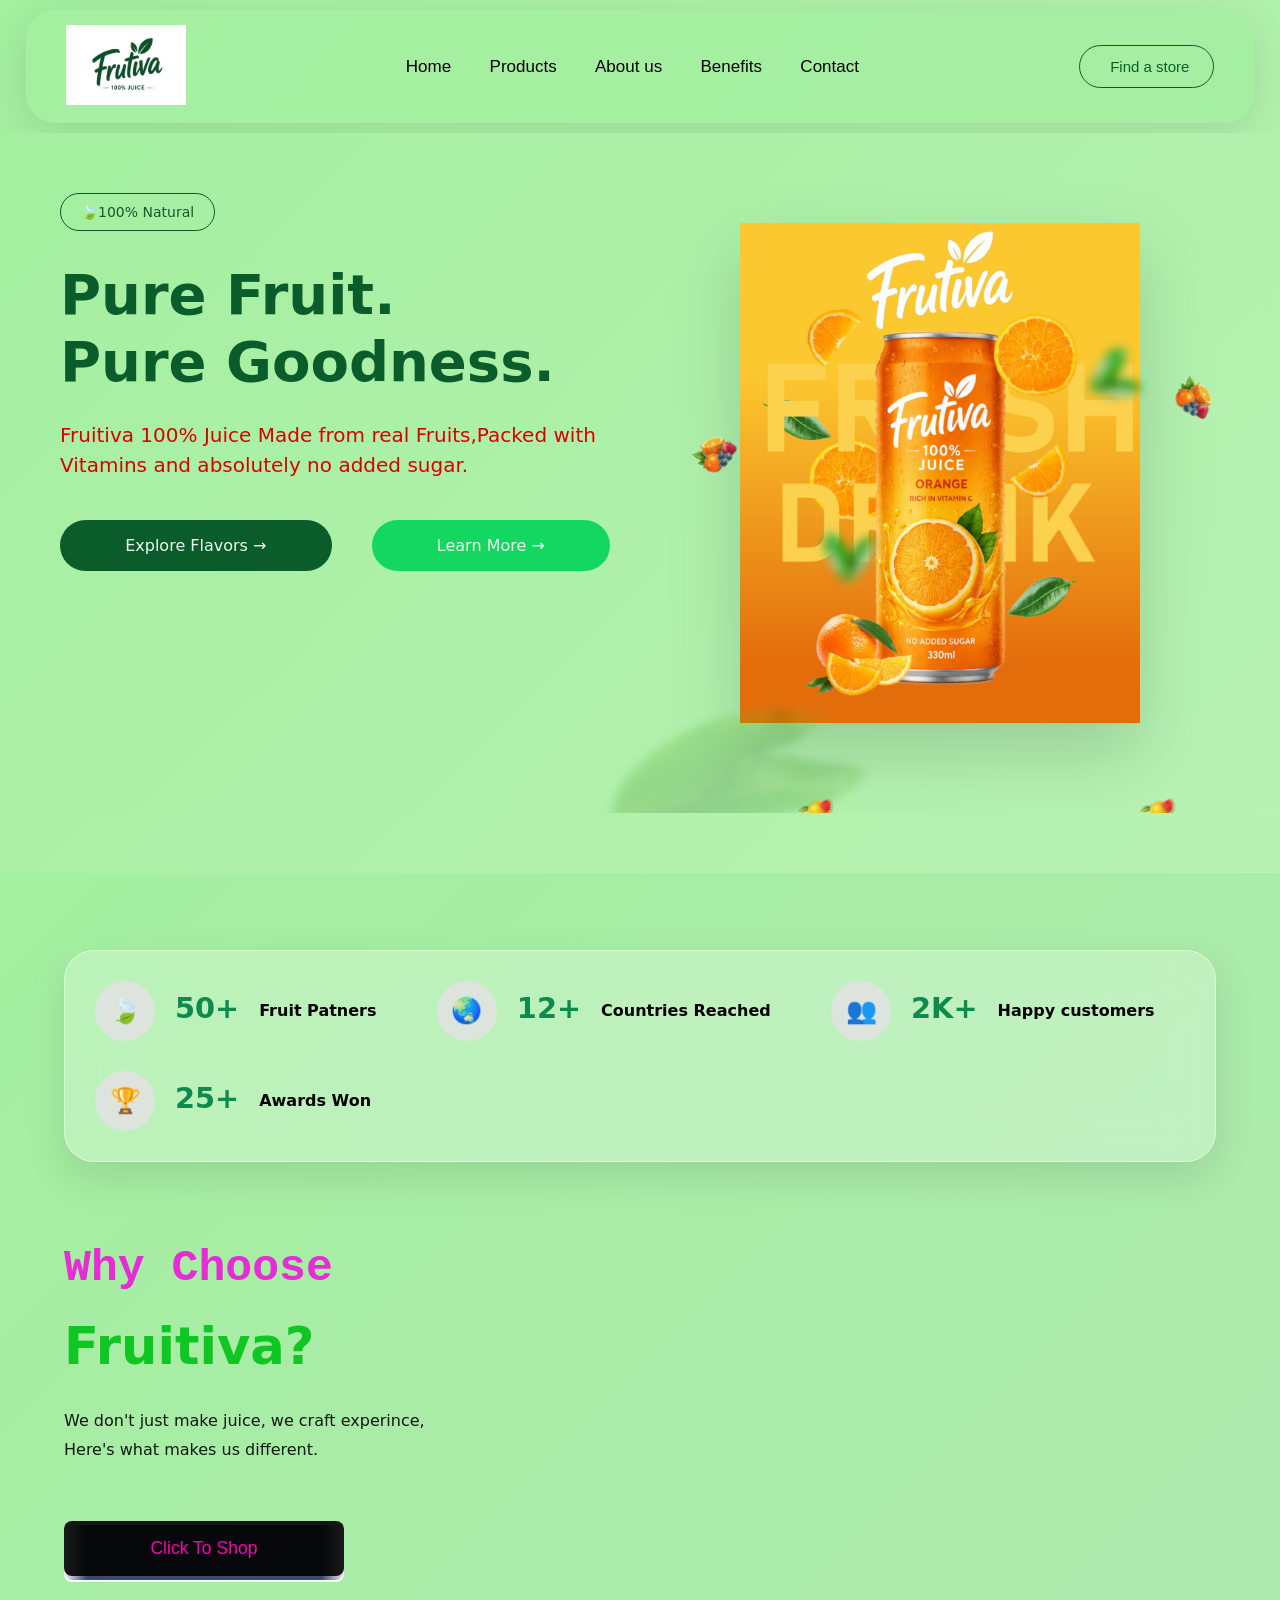
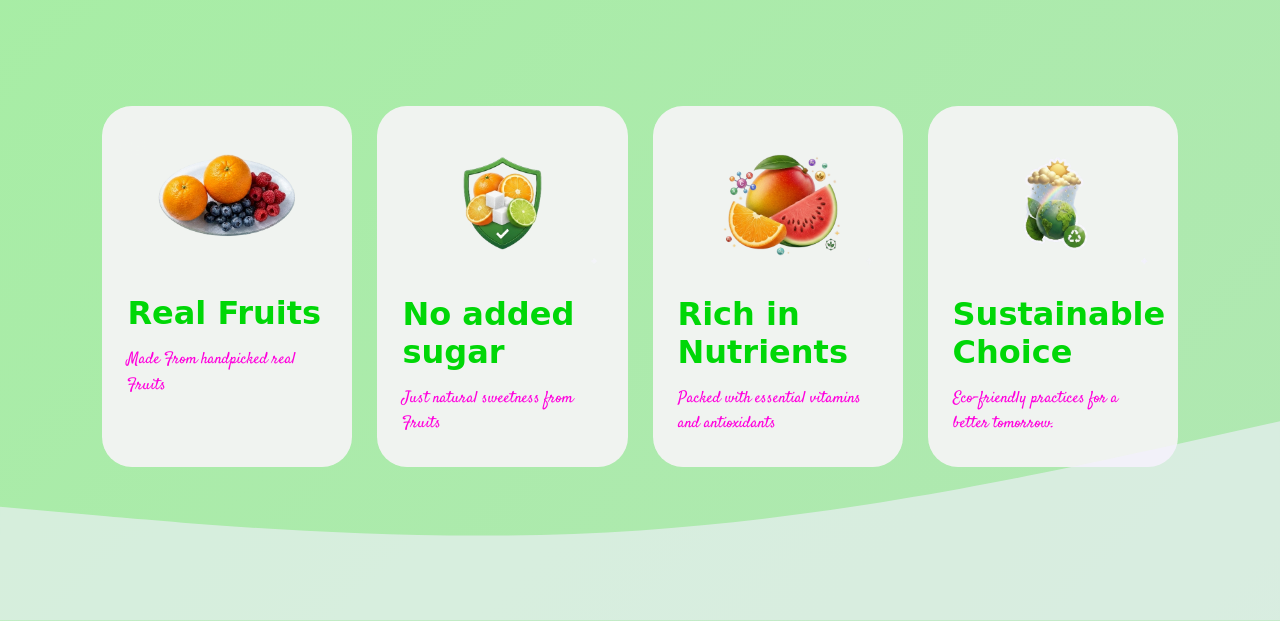
==== commit 992cd9dc: "update Fruitiva website  styles and layout" ====
--- a/index.html
+++ b/index.html
@@ -29,7 +29,7 @@
     <style>
         @import url('https://fonts.googleapis.com/css2?family=Bitcount+Grid+Double:wght@100..900&display=swap');
     </style>
-    <link rel="stylesheet" href="indexres-fixed.css">
+    <link rel="stylesheet" href="frutiva-fixed_9.css">
     <script src="index.js"></script>
 </head>
 
--- a/frutiva-fixed_9.css
+++ b/frutiva-fixed_9.css
@@ -0,0 +1,1313 @@
+*{
+    margin: 0;
+    padding: 0;
+    box-sizing: border-box;
+    font-family: 'poppins', sans-serif;
+}
+
+body{
+    margin: 0;
+    padding: 0;
+    min-height: 100vh;
+    width: 100%;
+    background: linear-gradient(135deg, #a4efa0 0%, #F5FBEF 50%, #69c381 100%);
+    background-size: 800% 800%;
+    background-attachment: fixed;
+    animation: gradientShift 20s ease infinite;
+    scroll-behavior: smooth;
+    scroll-padding-top: 80px;
+}
+
+@keyframes gradientShift{
+    0%{background-position: 0% 50%;}
+    50%{background-position: 100% 50%;}
+    100%{background-position: 0% 50%;}
+}
+
+/* ============ NAVBAR ============ */
+.navbar{
+    width: 96%;
+    height: auto;
+    min-height: 70px;
+    margin: 10px auto;
+    padding: clamp(12px, 2vw, 15px) clamp(20px, 4vw, 40px);
+    display: flex;
+    backdrop-filter: blur(15px);
+    border-radius: 30px;
+    box-shadow: 0 10px 40px rgba(0, 0, 0, 0.1);
+    justify-content: space-between;
+    align-items: center;
+    background: rgba(164, 239, 160, 0.8);
+    flex-wrap: wrap;
+    gap: clamp(10px, 3vw, 15px);
+}
+
+.logo{
+    display: flex;
+    align-items: center;
+    justify-content: center;
+    flex-shrink: 0;
+}
+
+.logo img{
+    width: clamp(70px, 15vw, 120px);
+    height: auto;
+    max-width: 100%;
+    cursor: pointer;
+}
+
+.nav-links{
+    display: flex;
+    gap: clamp(15px, 3vw, 40px);
+    list-style: none;
+    align-items: center;
+    justify-content: center;
+    flex-wrap: wrap;
+}
+
+.nav-links li{
+    margin: 0;
+}
+
+.nav-links a{
+    text-decoration: none;
+    color: #000000;
+    font-size: clamp(13px, 2vw, 17px);
+    font-weight: 500;
+    position: relative;
+    transition: color 0.3s ease;
+    white-space: nowrap;
+}
+
+.nav-links a:hover,
+.nav-links a.active{
+    color: palevioletred;
+}
+
+.nav-links a.active::after{
+    content: "";
+    position: absolute;
+    width: 35px;
+    height: 3px;
+    background: #0A5C2B;
+    left: 50%;
+    transform: translateX(-50%);
+    bottom: -10px;
+    border-radius: 10px;
+}
+
+.nav-button{
+    display: flex;
+    align-items: center;
+    justify-content: center;
+    gap: clamp(10px, 2vw, 15px);
+    flex-wrap: wrap;
+}
+
+.store-btn{
+    font-family: "Bitcount Grid Double", system-ui;
+    display: flex;
+    padding: clamp(10px, 1.5vw, 12px) clamp(16px, 3vw, 24px);
+    border: 1px solid #0A5C2B;
+    background: transparent;
+    border-radius: 50px;
+    color: #0A5C2B;
+    font-size: clamp(13px, 2vw, 15px);
+    font-weight: 500;
+    gap: 6px;
+    white-space: nowrap;
+    cursor: pointer;
+    align-items: center;
+    justify-content: center;
+    transition: all 0.3s ease;
+}
+
+.store-btn:hover{
+    background: #0A5C2B;
+    color: white;
+}
+
+.logo button{
+    border: none;
+    background: none;
+    cursor: pointer;
+    padding: 0;
+}
+
+.menu-btn{
+    display: none;
+    width: 50px;
+    height: 50px;
+    border: none;
+    border-radius: 50%;
+    background: #0A5C2B;
+    color: #F8F6EE;
+    font-size: 22px;
+    cursor: pointer;
+    justify-content: center;
+    align-items: center;
+    transition: transform 0.3s ease;
+    margin: 0;
+    padding: 0;
+    flex-shrink: 0;
+}
+
+.menu-btn:hover{
+    transform: rotate(90deg);
+}
+
+/* ============ HERO SECTION ============ */
+.hero{
+    min-height: auto;
+    display: flex;
+    margin-top: 0;
+    align-items: flex-start;
+    justify-content: center;
+    padding: clamp(30px, 5vw, 60px) clamp(15px, 5vw, 60px);
+    gap: clamp(20px, 5vw, 50px);
+    position: relative;
+    flex-wrap: wrap;
+    overflow: hidden;
+    background: linear-gradient(135deg, #a4efa0 0%, #F5FBEF 50%, #69c381 100%);
+    background-size: 800% 800%;
+    animation: gradientShift 20s ease infinite;
+}
+
+.hero-left{
+    width: 100%;
+    max-width: 550px;
+    z-index: 2;
+    flex: 1;
+    min-width: 250px;
+    margin-top: 0;
+}
+
+.hero-left h1{
+    font-size: clamp(2rem, 6vw, 3.5rem);
+    line-height: 1.2;
+    color: #0A5C2B;
+    font-weight: 700;
+    font-family: "Black Ops One", system-ui;
+    margin-bottom: 25px;
+}
+
+.hero-left p{
+    font-size: clamp(1rem, 4vw, 1.25rem);
+    color: #db0000;
+    margin-bottom: 40px;
+    font-family: "Bitcount Grid Double", system-ui;
+    line-height: 1.5;
+}
+
+.badge{
+    display: inline-block;
+    padding: clamp(8px, 1.5vw, 10px) clamp(16px, 2.5vw, 20px);
+    border-radius: 20px;
+    color: #115a2e;
+    border: 1px solid #0A5C2B;
+    width: fit-content;
+    font-weight: 500;
+    margin-bottom: 30px;
+    font-family: "Source Code Pro", system-ui;
+    font-size: clamp(12px, 2vw, 14px);
+    transition: all 0.3s ease;
+}
+
+.badge:hover{
+    background: #0A5C2B;
+    color: white;
+}
+
+.hero-btn{
+    display: flex;
+    align-items: center;
+    gap: clamp(10px, 3vw, 20px);
+    flex-wrap: wrap;
+    width: 100%;
+}
+
+.explore-btn,
+.Learn-btn{
+    display: flex;
+    padding: clamp(12px, 2vw, 16px) clamp(20px, 4vw, 32px);
+    border: none;
+    border-radius: 50px;
+    font-family: "Source Code Pro", system-ui;
+    font-size: clamp(14px, 2.5vw, 16px);
+    cursor: pointer;
+    align-items: center;
+    justify-content: center;
+    height: auto;
+    min-height: 50px;
+    transition: all 0.3s ease;
+    white-space: nowrap;
+    flex: 1 1 auto;
+    min-width: 140px;
+}
+
+.explore-btn{
+    background: #0A5C2B;
+    color: #effaf0;
+}
+
+.explore-btn:hover{
+    transform: translateY(-3px);
+    box-shadow: 0 10px 20px rgba(10, 92, 43, 0.3);
+}
+
+.Learn-btn{
+    background: #13d761;
+    color: #effaf0;
+}
+
+.Learn-btn:hover{
+    transform: translateY(-3px);
+    box-shadow: 0 10px 20px rgba(19, 215, 97, 0.3);
+}
+
+.hero-right{
+    width: 100%;
+    max-width: none;
+    position: relative;
+    height: auto;
+    min-height: auto;
+    aspect-ratio: auto;
+    min-width: auto;
+    flex: 1;
+    overflow: visible;
+}
+
+.can{
+    position: absolute;
+    width: 100%;
+    max-width: 400px;
+    height: auto;
+    filter: drop-shadow(0 30px 35px rgba(0, 0, 0, 0.15));
+    max-width: 100%;
+    object-fit: contain;
+}
+
+.leaf{
+    position: absolute;
+    width: 100%;
+    max-width: 500px;
+    z-index: 2;
+    opacity: 0.9;
+    filter: drop-shadow(0 10px 15px rgba(0, 0, 0, 0.12));
+    object-fit: contain;
+}
+
+.leaf1{
+    transform: rotate(30deg);
+    right: clamp(-50px, 5vw, 100px);
+    bottom: auto;
+    top: clamp(20px, 10vh, 150px);
+    z-index: 1;
+    pointer-events: none;
+    filter: blur(5px);
+    width: 200px;
+    height: auto;
+}
+
+.leaf2{
+    bottom: clamp(20px, 10vh, 120px);
+    left: clamp(-30px, 3vw, 80px);
+    z-index: 1;
+    pointer-events: none;
+    transform: rotate(-30deg);
+    filter: blur(5px);
+    width: 200px;
+    height: auto;
+}
+
+.leaf3{
+    position: absolute;
+    width: clamp(150px, 50vw, 800px);
+    z-index: 1;
+    opacity: 0.2;
+    filter: blur(5px);
+    pointer-events: none;
+    transform: rotate(-50deg);
+    bottom: clamp(-300px, -20vh, -200px);
+    left: clamp(-200px, -30vw, -500px);
+    height: auto;
+    object-fit: contain;
+}
+
+.fruit{
+    position: absolute;
+    width: 100%;
+    max-width: 500px;
+    z-index: 2;
+    opacity: 0.9;
+    filter: drop-shadow(0 10px 15px rgba(0, 0, 0, 0.12));
+    object-fit: contain;
+}
+
+.bundle1, .bundle2, .bundle3, .bundle4, .bundle5, .bundle6{
+    position: absolute;
+    z-index: 1;
+    pointer-events: none;
+    filter: blur(0px);
+    width: clamp(150px, 40vw, 900px);
+    height: auto;
+    object-fit: contain;
+}
+
+.bundle1{
+    transform: rotate(30deg);
+    right: clamp(-200px, -15vw, 50px);
+    bottom: auto;
+    top: clamp(30px, 10vh, 150px);
+}
+
+.bundle2{
+    bottom: auto;
+    top: clamp(80px, 15vh, 350px);
+    left: clamp(-150px, -50vw, -800px);
+    transform: rotate(-50deg);
+}
+
+.bundle3{
+    bottom: clamp(-300px, -20vh, -380px);
+    left: clamp(-80px, -8vw, -120px);
+    transform: rotate(-50deg);
+}
+
+.bundle4{
+    bottom: clamp(-300px, -20vh, -380px);
+    left: clamp(30px, 8vw, 150px);
+    transform: rotate(-50deg);
+    filter: blur(3px);
+}
+
+.bundle5{
+    bottom: clamp(-250px, -18vh, -230px);
+    left: clamp(80px, 15vw, 280px);
+    transform: rotate(-90deg);
+}
+
+.bundle6{
+    bottom: clamp(-250px, -18vh, -230px);
+    left: clamp(-150px, -50vw, -900px);
+    transform: rotate(-90deg);
+}
+
+.orange{
+    position: static;
+    width: 100%;
+    max-width: 400px;
+    height: auto;
+    object-fit: contain;
+    display: block;
+    margin: 30px auto;
+}
+
+.mango{
+    display: none;
+}
+
+/* ============ WHY SECTION ============ */
+.why-section{
+    padding: clamp(40px, 6vw, 100px) clamp(15px, 5vw, 80px);
+    margin-top: 60px;
+    height: auto;
+    position: relative;
+    overflow: visible;
+    background: linear-gradient(135deg, #a4efa0 0%, #d6d2ea 50%, #81d980 100%);
+    background-size: 800% 800%;
+    animation: gradientShift 2s ease infinite;
+}
+
+.start-container{
+    width: 100%;
+    max-width: 1300px;
+    height: auto;
+    margin: 0 auto 80px;
+    padding: clamp(15px, 3vw, 30px);
+    background: rgba(255, 255, 255, 0.25);
+    border: 1px solid rgba(255, 255, 255, 0.4);
+    border-radius: 30px;
+    display: flex;
+    justify-content: space-around;
+    align-items: center;
+    box-shadow: 0 15px 40px rgba(0, 0, 0, 0.1);
+    gap: clamp(10px, 3vw, 30px);
+    flex-wrap: wrap;
+    backdrop-filter: blur(20px);
+}
+
+.start-box{
+    display: flex;
+    align-items: center;
+    gap: clamp(12px, 2vw, 20px);
+    min-width: 180px;
+    flex: 1 1 auto;
+}
+
+.icon, .icon-2{
+    height: clamp(50px, 10vw, 60px);
+    width: clamp(50px, 10vw, 60px);
+    display: grid;
+    place-items: center;
+    border-radius: 50%;
+    background: #dde4de;
+    font-size: clamp(20px, 4vw, 25px);
+    flex-shrink: 0;
+}
+
+.start-box h2{
+    color: #0d8a4d;
+    font-size: clamp(1rem, 2.5vw, 1.8rem);
+    margin-bottom: 5px;
+    font-family: "Archivo BlackStatic", system-ui;
+}
+
+.start-box p{
+    color: #000000;
+    font-weight: 600;
+    font-size: clamp(0.85rem, 2vw, 1rem);
+    font-family: "Archivo BlackStatic", system-ui;
+    margin: 0;
+}
+
+.why-container{
+    display: flex;
+    gap: clamp(20px, 5vw, 50px);
+    align-items: center;
+    margin-top: 50px;
+    max-width: 1400px;
+    justify-content: space-between;
+    margin-left: auto;
+    margin-right: auto;
+    flex-wrap: wrap;
+}
+
+.why-left{
+    width: 100%;
+    max-width: 600px;
+    color: #000;
+    flex: 1;
+    min-width: 250px;
+}
+
+.why-left h1{
+    font-size: clamp(1.6rem, 4.5vw, 2.8rem);
+    line-height: 1.2;
+    font-family: 'Courier New', Courier, monospace;
+    margin-bottom: 20px;
+    color: #e62cd6;
+}
+
+.why-left h2{
+    font-size: clamp(1.6rem, 4.5vw, 3.2rem);
+    line-height: 1.2;
+    font-family: "Black Ops One", system-ui;
+    margin-bottom: 30px;
+    color: rgb(16, 198, 35);
+}
+
+.why-left p{
+    line-height: 1.8;
+    opacity: 0.9;
+    color: #000000;
+    font-family: "Bitcount Grid Double", system-ui;
+    margin-bottom: 30px;
+    font-size: clamp(0.95rem, 2vw, 1rem);
+}
+
+.button{
+    position: relative;
+    border: none;
+    background: transparent;
+    padding: 0;
+    outline: none;
+    cursor: pointer;
+    font-family: "Black Ops One", system-ui;
+    margin-top: 30px;
+    width: 100%;
+    max-width: 280px;
+    height: 55px;
+    display: inline-block;
+}
+
+.button .shadow{
+    position: absolute;
+    top: 0;
+    left: 0;
+    width: 100%;
+    height: 55px;
+    background: rgb(255, 255, 255);
+    border-radius: 8px;
+    transform: translateY(2px);
+    transition: transform 600ms cubic-bezier(0.3, 0.7, 0.4, 1);
+}
+
+.button .edge{
+    position: absolute;
+    top: 0;
+    left: 0;
+    width: 100%;
+    height: 100%;
+    border-radius: 8px;
+    background: linear-gradient(
+        to left,
+        hsl(0, 0%, 94%) 0%,
+        hsl(217, 33%, 32%) 8%,
+        hsl(217, 33%, 32%) 92%,
+        hsl(220, 100%, 99%) 100%
+    );
+}
+
+.button .front{
+    position: relative;
+    display: flex;
+    height: 55px;
+    align-items: center;
+    justify-content: center;
+    z-index: 1;
+    padding: 12px 28px;
+    font-size: clamp(1rem, 2.5vw, 1.1rem);
+    color: rgb(253, 0, 177);
+    background: hsla(0, 0%, 0%, 0.893);
+    border-radius: 8px;
+    transform: translateY(-4px);
+    transition: transform 600ms cubic-bezier(0.3, 0.7, 0.4, 1);
+}
+
+.button:hover .shadow{
+    transform: translateY(4px);
+}
+
+.button:hover .front{
+    transform: translateY(-6px);
+}
+
+.button:active .shadow{
+    transform: translateY(1px);
+}
+
+.button:active .front{
+    transform: translateY(-2px);
+}
+
+/* ============ CARDS SECTION ============ */
+.cards{
+    width: 100%;
+    max-width: 1200px;
+    display: grid;
+    grid-template-columns: repeat(auto-fit, minmax(250px, 1fr));
+    gap: clamp(15px, 3vw, 25px);
+    margin: clamp(40px, 6vw, 80px) auto;
+    justify-items: center;
+    padding: 0 clamp(15px, 3vw, 40px);
+}
+
+.card{
+    background: rgba(244, 244, 244, 0.95);
+    backdrop-filter: blur(20px);
+    padding: clamp(20px, 3vw, 30px) clamp(18px, 3vw, 25px);
+    border-radius: 30px;
+    transition: all 0.4s ease;
+    width: 100%;
+    max-width: 350px;
+    height: 100%;
+    display: flex;
+    flex-direction: column;
+}
+
+.card:hover{
+    transform: translateY(-10px);
+    box-shadow: 0 20px 40px rgba(0, 0, 0, 0.15);
+}
+
+.card img{
+    width: 100%;
+    max-width: 280px;
+    height: auto;
+    margin: 0 auto 25px;
+    display: block;
+    object-fit: contain;
+}
+
+.card h3{
+    color: #00d707;
+    font-size: clamp(1.2rem, 3vw, 2rem);
+    font-weight: 700;
+    margin-bottom: 15px;
+    font-family: "Bungee", system-ui;
+}
+
+.card p{
+    color: #ff00dd;
+    line-height: 1.6;
+    font-family: "Satisfy", system-ui;
+    font-size: clamp(0.9rem, 2vw, 1rem);
+    margin: 0;
+    flex: 1;
+}
+
+.buttons{
+    margin-top: clamp(30px, 5vw, 50px);
+    margin-bottom: clamp(20px, 4vw, 50px);
+    text-align: center;
+}
+
+.why-btn{
+    border-radius: 12px;
+    border: 3px outset #888;
+    position: relative;
+    display: inline-block;
+    padding: clamp(10px, 2vw, 15px) clamp(20px, 3vw, 30px);
+    color: #eee;
+    text-transform: uppercase;
+    letter-spacing: clamp(1px, 1vw, 3px);
+    overflow: hidden;
+    box-shadow: 0 0 10px rgb(0, 255, 110);
+    font-family: verdana, sans-serif;
+    font-size: clamp(0.9rem, 2.5vw, 1.75rem);
+    font-weight: 700;
+    text-decoration: none;
+    background: linear-gradient(160deg, #00ef30, #444);
+    text-shadow: 0px 0px 2px rgba(11, 243, 23, 0.5);
+    transition: all 0.2s ease;
+    cursor: pointer;
+    border: none;
+}
+
+.why-btn:before{
+    content: '';
+    position: absolute;
+    bottom: 0;
+    left: 0;
+    width: 0%;
+    height: 100%;
+    background-color: rgba(0, 0, 0, 0.2);
+    transition: all 0.3s ease;
+    border-radius: 10rem;
+    z-index: -1;
+}
+
+.why-btn:hover{
+    color: #fff;
+    transform: translateY(-2px);
+}
+
+.why-btn:hover:before{
+    width: 100%;
+}
+
+.bg-wave{
+    position: absolute;
+    bottom: 0;
+    left: 0;
+    width: 100%;
+    height: auto;
+    z-index: 1;
+    pointer-events: none;
+}
+
+.fruits{
+    width: 100%;
+    max-width: 600px;
+    height: auto;
+    object-fit: contain;
+}
+
+/* ============ TABLET & MOBILE RESPONSIVE ============ */
+@media (max-width: 768px) {
+    .navbar {
+        width: 95%;
+        padding: clamp(10px, 2vw, 12px) clamp(15px, 3vw, 20px);
+        margin: 8px auto;
+        border-radius: 20px;
+        min-height: 60px;
+    }
+
+    .logo img {
+        width: clamp(65px, 12vw, 100px);
+    }
+
+    .nav-links {
+        gap: clamp(12px, 2.5vw, 25px);
+        font-size: clamp(12px, 2vw, 14px);
+    }
+
+    .nav-links a {
+        font-size: clamp(12px, 2vw, 14px);
+    }
+
+    .hero {
+        padding: clamp(20px, 3vw, 30px) clamp(12px, 3vw, 25px);
+        gap: clamp(15px, 3vw, 25px);
+        min-height: auto;
+    }
+
+    .hero-left {
+        width: 100%;
+        min-width: auto;
+        max-width: 100%;
+    }
+
+    .hero-left h1 {
+        font-size: clamp(1.3rem, 5vw, 2.5rem);
+        margin-bottom: 18px;
+    }
+
+    .hero-left p {
+        font-size: clamp(0.9rem, 3vw, 1.1rem);
+        margin-bottom: 22px;
+    }
+
+    .hero-btn {
+        width: 100%;
+        gap: clamp(10px, 2vw, 15px);
+        flex-direction: column;
+    }
+
+    .explore-btn,
+    .Learn-btn {
+        padding: clamp(10px, 1.5vw, 12px) clamp(18px, 3vw, 24px);
+        font-size: clamp(13px, 2vw, 15px);
+        min-height: 48px;
+        width: 100%;
+    }
+
+    .hero-right {
+        width: 100%;
+        height: auto;
+        aspect-ratio: 1 / 1;
+        min-height: 250px;
+        min-width: auto;
+    }
+
+    .can {
+        width: 100%;
+        max-width: 300px;
+        height: auto;
+    }
+
+    .leaf {
+        width: 100%;
+        max-width: 250px;
+    }
+
+    .leaf1 {
+        right: clamp(-30px, 5vw, 80px);
+        top: clamp(20px, 8vh, 100px);
+        width: 150px;
+    }
+
+    .leaf2 {
+        bottom: clamp(20px, 8vh, 100px);
+        left: clamp(-20px, 2vw, 60px);
+        width: 150px;
+    }
+
+    .leaf3,
+    .bundle2, .bundle3, .bundle4, .bundle5, .bundle6 {
+        display: none;
+    }
+
+    .bundle1 {
+        width: clamp(100px, 25vw, 300px);
+        right: clamp(-80px, -5vw, 20px);
+        top: clamp(20px, 8vh, 80px);
+    }
+
+    .why-section {
+        padding: clamp(40px, 5vw, 60px) clamp(15px, 3vw, 25px);
+    }
+
+    .start-container {
+        width: 100%;
+        padding: clamp(15px, 2vw, 20px);
+        gap: clamp(12px, 2vw, 18px);
+        margin-bottom: 40px;
+        border-radius: 20px;
+    }
+
+    .start-box {
+        gap: clamp(10px, 2vw, 14px);
+        flex: 1 1 calc(50% - 10px);
+        min-width: 140px;
+    }
+
+    .start-box h2 {
+        font-size: clamp(0.95rem, 2.5vw, 1.4rem);
+        margin-bottom: 5px;
+    }
+
+    .start-box p {
+        font-size: clamp(0.85rem, 1.8vw, 0.95rem);
+    }
+
+    .why-container {
+        gap: clamp(20px, 3vw, 30px);
+    }
+
+    .why-left {
+        width: 100%;
+    }
+
+    .why-left h1 {
+        font-size: clamp(1.3rem, 4vw, 2rem);
+    }
+
+    .why-left h2 {
+        font-size: clamp(1.3rem, 4vw, 2.2rem);
+    }
+
+    .button {
+        max-width: 220px;
+        height: 50px;
+        margin-top: 20px;
+    }
+
+    .button .shadow,
+    .button .front {
+        height: 50px;
+    }
+
+    .button .front {
+        font-size: clamp(0.95rem, 2vw, 1rem);
+    }
+
+    .cards {
+        grid-template-columns: 1fr;
+        gap: clamp(15px, 3vw, 20px);
+        width: 100%;
+    }
+
+    .card {
+        max-width: 100%;
+        padding: clamp(18px, 3vw, 25px);
+    }
+
+    .card img {
+        max-width: 200px;
+    }
+
+    .card h3 {
+        font-size: clamp(1.1rem, 2.5vw, 1.5rem);
+        margin-bottom: 12px;
+    }
+
+    .card p {
+        font-size: clamp(0.85rem, 1.8vw, 1rem);
+    }
+
+    .why-btn {
+        font-size: clamp(0.85rem, 2vw, 1.2rem);
+        padding: clamp(10px, 1.5vw, 12px) clamp(18px, 2.5vw, 24px);
+        letter-spacing: clamp(0.5px, 1vw, 2px);
+    }
+}
+
+/* ============ MOBILE RESPONSIVE (max-width: 480px) ============ */
+@media (max-width: 480px) {
+    .navbar {
+        width: 96%;
+        padding: clamp(8px, 1.5vw, 10px) clamp(12px, 2vw, 15px);
+        margin: 5px auto;
+        border-radius: 15px;
+        min-height: 55px;
+        gap: 8px;
+    }
+
+    .logo img {
+        width: clamp(60px, 10vw, 80px);
+    }
+
+    .nav-links {
+        gap: clamp(10px, 2vw, 15px);
+        font-size: 12px;
+        order: 3;
+        width: 100%;
+        margin-top: 8px;
+    }
+
+    .nav-links a {
+        font-size: 12px;
+    }
+
+    .nav-button {
+        gap: 8px;
+        order: 2;
+    }
+
+    .store-btn {
+        padding: 8px clamp(12px, 2vw, 16px);
+        font-size: 11px;
+    }
+
+    .menu-btn {
+        display: flex;
+        width: 40px;
+        height: 40px;
+        font-size: 18px;
+    }
+
+    .hero {
+        padding: clamp(15px, 2vw, 20px) clamp(12px, 2vw, 15px);
+        gap: clamp(15px, 2vw, 20px);
+        min-height: auto;
+    }
+
+    .hero-left {
+        width: 100%;
+    }
+
+    .hero-left h1 {
+        font-size: clamp(1.2rem, 4.5vw, 1.8rem);
+        margin-bottom: 15px;
+    }
+
+    .hero-left p {
+        font-size: clamp(0.85rem, 2.5vw, 1rem);
+        margin-bottom: 20px;
+    }
+
+    .badge {
+        padding: clamp(6px, 1vw, 8px) clamp(12px, 2vw, 16px);
+        font-size: clamp(0.75rem, 1.8vw, 0.85rem);
+        margin-bottom: 18px;
+    }
+
+    .hero-btn {
+        gap: clamp(8px, 1.5vw, 10px);
+        flex-direction: column;
+    }
+
+    .explore-btn,
+    .Learn-btn {
+        padding: clamp(10px, 1.5vw, 12px) clamp(16px, 2.5vw, 20px);
+        font-size: clamp(12px, 2vw, 14px);
+        width: 100%;
+        min-height: 45px;
+    }
+
+    .hero-right {
+        width: 100%;
+        height: auto;
+        aspect-ratio: 1 / 1;
+        min-height: 200px;
+        margin-top: 15px;
+    }
+
+    .can {
+        width: 100%;
+        max-width: 200px;
+        height: auto;
+    }
+
+    .why-section {
+        padding: clamp(30px, 4vw, 40px) clamp(12px, 2vw, 15px);
+    }
+
+    .start-container {
+        width: 100%;
+        padding: clamp(12px, 2vw, 15px);
+        gap: 8px;
+        margin-bottom: 25px;
+        border-radius: 18px;
+    }
+
+    .start-box {
+        gap: 8px;
+        flex: 1 1 100%;
+        min-width: auto;
+    }
+
+    .icon, .icon-2 {
+        height: clamp(45px, 8vw, 50px);
+        width: clamp(45px, 8vw, 50px);
+        font-size: clamp(18px, 3.5vw, 20px);
+    }
+
+    .start-box h2 {
+        font-size: clamp(0.9rem, 2.2vw, 1.1rem);
+        margin-bottom: 5px;
+    }
+
+    .start-box p {
+        font-size: clamp(0.8rem, 1.5vw, 0.85rem);
+    }
+
+    .why-container {
+        gap: clamp(15px, 2vw, 20px);
+    }
+
+    .why-left {
+        width: 100%;
+    }
+
+    .why-left h1 {
+        font-size: clamp(1.15rem, 3.5vw, 1.6rem);
+    }
+
+    .why-left h2 {
+        font-size: clamp(1.15rem, 3.5vw, 1.8rem);
+    }
+
+    .why-left p {
+        font-size: clamp(0.85rem, 1.8vw, 0.9rem);
+        line-height: 1.6;
+    }
+
+    .button {
+        width: 100%;
+        max-width: 180px;
+        height: 45px;
+        margin-top: 18px;
+    }
+
+    .button .shadow,
+    .button .front {
+        height: 45px;
+    }
+
+    .button .front {
+        font-size: clamp(0.85rem, 1.8vw, 0.95rem);
+        padding: 8px 18px;
+    }
+
+    .cards {
+        grid-template-columns: 1fr;
+        gap: clamp(12px, 2vw, 15px);
+        width: 100%;
+        margin: clamp(30px, 4vw, 50px) auto;
+    }
+
+    .card {
+        max-width: 100%;
+        padding: clamp(16px, 2.5vw, 20px);
+        margin-top: 0;
+        border-radius: 18px;
+    }
+
+    .card:hover {
+        transform: translateY(-5px);
+    }
+
+    .card img {
+        max-width: 150px;
+        margin-bottom: 15px;
+    }
+
+    .card h3 {
+        font-size: clamp(1rem, 2.5vw, 1.3rem);
+        margin-bottom: 10px;
+    }
+
+    .card p {
+        font-size: clamp(0.8rem, 1.8vw, 0.9rem);
+    }
+
+    .buttons {
+        margin-top: 20px;
+    }
+
+    .why-btn {
+        font-size: clamp(0.75rem, 1.8vw, 0.95rem);
+        padding: clamp(8px, 1.5vw, 10px) clamp(14px, 2vw, 18px);
+        letter-spacing: clamp(0.5px, 1vw, 1.5px);
+    }
+
+    .fruits {
+        width: 90%;
+    }
+}
+
+/* ============ FOOTER/CTA SECTION ============ */
+.footer-cta {
+    width: 100%;
+    padding: clamp(40px, 6vw, 80px) clamp(15px, 5vw, 60px);
+    background: linear-gradient(135deg, #69c381 0%, #a4efa0 50%, #F5FBEF 100%);
+    background-size: 800% 800%;
+    animation: gradientShift 20s ease infinite;
+    display: flex;
+    flex-direction: column;
+    align-items: center;
+    justify-content: center;
+    gap: clamp(20px, 4vw, 40px);
+    text-align: center;
+    min-height: 300px;
+    position: relative;
+    overflow: hidden;
+}
+
+.footer-cta h2 {
+    font-size: clamp(1.8rem, 5vw, 3.5rem);
+    color: #0A5C2B;
+    font-family: "Black Ops One", system-ui;
+    font-weight: 700;
+    margin: 0;
+    z-index: 2;
+}
+
+.footer-cta p {
+    font-size: clamp(1rem, 3vw, 1.25rem);
+    color: #db0000;
+    font-family: "Bitcount Grid Double", system-ui;
+    margin: 0;
+    z-index: 2;
+}
+
+.click-me-btn {
+    display: inline-flex;
+    align-items: center;
+    justify-content: center;
+    padding: clamp(14px, 2vw, 18px) clamp(28px, 5vw, 48px);
+    border: none;
+    border-radius: 50px;
+    font-family: "Black Ops One", system-ui;
+    font-size: clamp(1.1rem, 3vw, 1.5rem);
+    font-weight: 700;
+    color: white;
+    background: linear-gradient(135deg, #0A5C2B 0%, #13d761 100%);
+    cursor: pointer;
+    transition: all 0.3s ease;
+    box-shadow: 0 10px 30px rgba(10, 92, 43, 0.3);
+    text-transform: uppercase;
+    letter-spacing: 2px;
+    z-index: 2;
+    position: relative;
+}
+
+.click-me-btn:hover {
+    transform: translateY(-5px);
+    box-shadow: 0 15px 40px rgba(10, 92, 43, 0.5);
+}
+
+.click-me-btn:active {
+    transform: translateY(-2px);
+}
+
+.decorative-bottom {
+    position: absolute;
+    bottom: 0;
+    left: 0;
+    width: 100%;
+    height: 100%;
+    z-index: 1;
+    pointer-events: none;
+    opacity: 0.1;
+}
+
+@media (max-width: 768px) {
+    .footer-cta {
+        padding: clamp(30px, 4vw, 50px) clamp(12px, 3vw, 30px);
+        min-height: 250px;
+        gap: clamp(15px, 3vw, 25px);
+    }
+
+    .footer-cta h2 {
+        font-size: clamp(1.5rem, 4vw, 2.5rem);
+    }
+
+    .footer-cta p {
+        font-size: clamp(0.9rem, 2.5vw, 1.1rem);
+    }
+
+    .click-me-btn {
+        font-size: clamp(1rem, 2.5vw, 1.3rem);
+        padding: clamp(12px, 1.5vw, 14px) clamp(24px, 4vw, 36px);
+    }
+}
+
+@media (max-width: 480px) {
+    .footer-cta {
+        padding: 25px 15px;
+        min-height: 200px;
+        gap: 15px;
+    }
+
+    .footer-cta h2 {
+        font-size: clamp(1.3rem, 4vw, 2rem);
+    }
+
+    .footer-cta p {
+        font-size: clamp(0.85rem, 2vw, 1rem);
+    }
+
+    .click-me-btn {
+        font-size: clamp(0.95rem, 2.2vw, 1.1rem);
+        padding: 10px 20px;
+    }
+}
+@media (max-width: 320px) {
+    .navbar {
+        width: 96%;
+        padding: 7px 10px;
+        border-radius: 12px;
+        min-height: 52px;
+        gap: 6px;
+    }
+
+    .logo img {
+        width: 60px;
+    }
+
+    .nav-links {
+        gap: 8px;
+        font-size: 11px;
+    }
+
+    .nav-links a {
+        font-size: 11px;
+    }
+
+    .hero {
+        padding: 12px 10px;
+    }
+
+    .hero-left h1 {
+        font-size: 1.2rem;
+        margin-bottom: 12px;
+    }
+
+    .hero-left p {
+        font-size: 0.8rem;
+        margin-bottom: 15px;
+    }
+
+    .explore-btn,
+    .Learn-btn {
+        padding: 8px 14px;
+        font-size: 12px;
+        min-height: 40px;
+    }
+
+    .why-section {
+        padding: 25px 10px;
+    }
+
+    .start-container {
+        padding: 10px;
+        gap: 6px;
+        margin-bottom: 20px;
+    }
+
+    .card {
+        padding: 14px 10px;
+    }
+
+    .card img {
+        max-width: 120px;
+    }
+
+    .card h3 {
+        font-size: 1rem;
+    }
+
+    .card p {
+        font-size: 0.75rem;
+    }
+
+    .why-btn {
+        font-size: 0.7rem;
+        padding: 6px 10px;
+        letter-spacing: 0.5px;
+    }
+}
